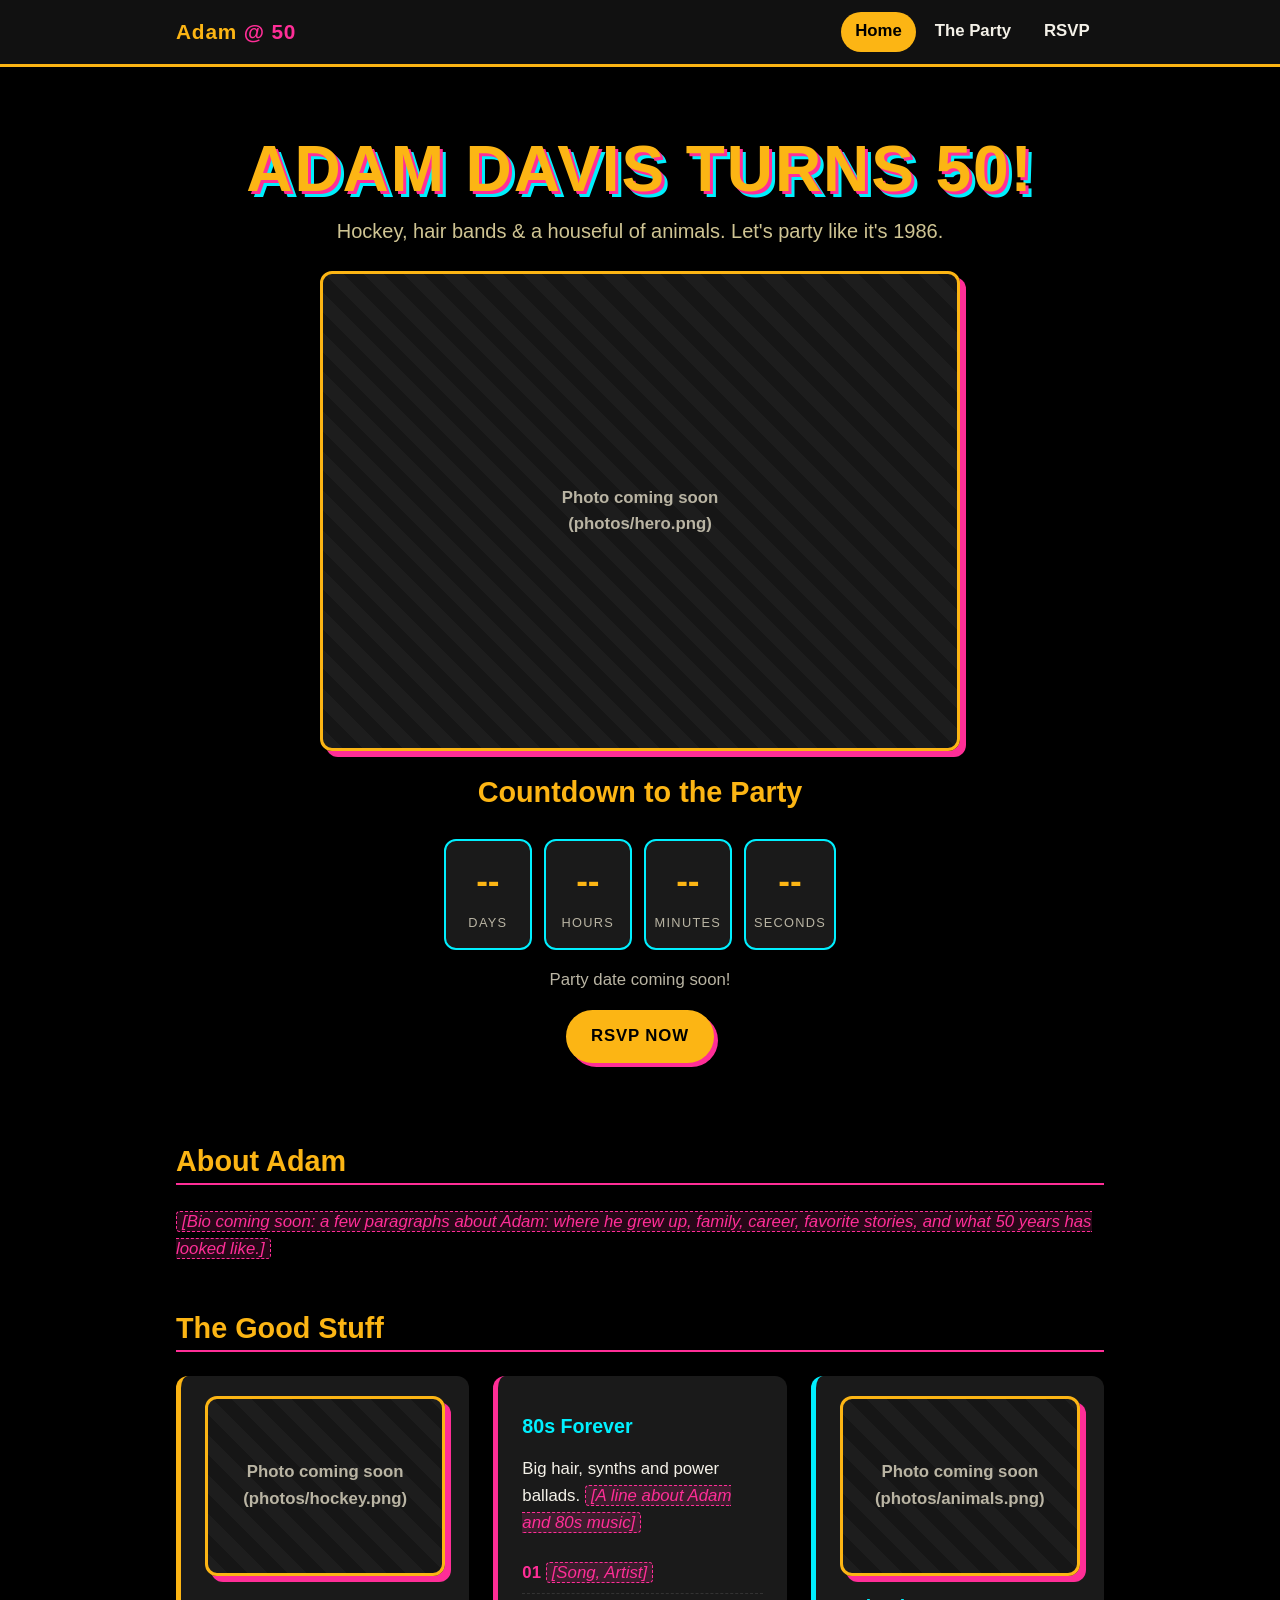
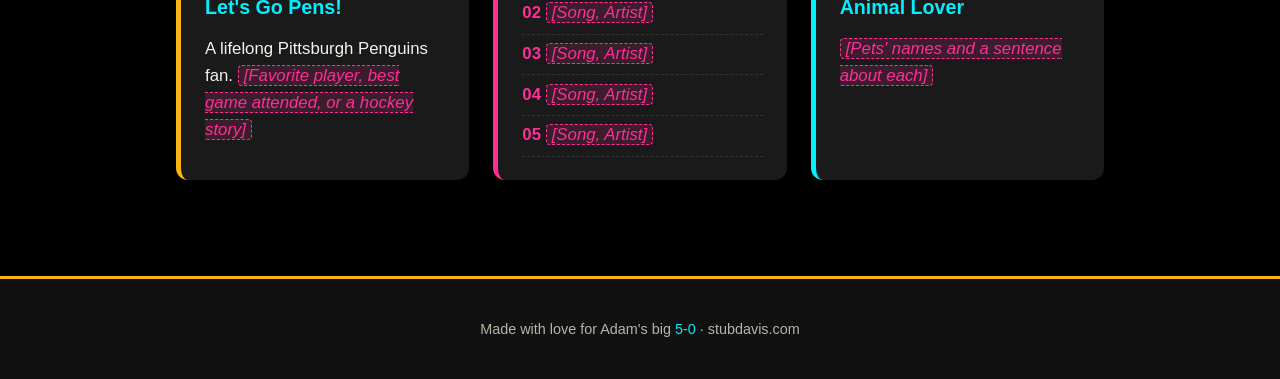
==== index.html @ c6d7de3f "Add files via upload" ====
<!DOCTYPE html>
<html lang="en">
<head>
  <meta charset="UTF-8">
  <meta name="viewport" content="width=device-width, initial-scale=1">
  <title>Adam Davis Turns 50!</title>
  <meta name="description" content="Celebrate Adam Davis's 50th birthday.">
  <link rel="stylesheet" href="style.css">
</head>
<body>
  <header class="site-header">
    <nav class="nav">
      <a class="logo" href="index.html">Adam <span>@ 50</span></a>
      <ul>
        <li><a class="navlink" href="index.html" aria-current="page">Home</a></li>
        <li><a class="navlink" href="party.html">The Party</a></li>
        <li><a class="navlink" href="rsvp.html">RSVP</a></li>
      </ul>
    </nav>
  </header>

  <main>
    <section class="hero">
      <h1>Adam Davis Turns 50!</h1>
      <p class="tagline">Hockey, hair bands &amp; a houseful of animals. Let's party like it's 1986.</p>

      <div class="photo hero-photo">
        <img src="photos/hero.png" alt="Adam Davis" onerror="this.parentElement.classList.add('missing')">
        <div class="photo-label">Photo coming soon<br>(photos/hero.png)</div>
      </div>

      <h2 style="border:0">Countdown to the Party</h2>
      <!-- TODO: set PARTY_DATE in the script at the bottom of this page -->
      <div class="countdown" id="countdown" aria-live="polite">
        <div class="unit"><span class="num" id="cd-days">--</span><span class="label">Days</span></div>
        <div class="unit"><span class="num" id="cd-hours">--</span><span class="label">Hours</span></div>
        <div class="unit"><span class="num" id="cd-mins">--</span><span class="label">Minutes</span></div>
        <div class="unit"><span class="num" id="cd-secs">--</span><span class="label">Seconds</span></div>
      </div>
      <p class="countdown-note" id="countdown-note">Party date coming soon!</p>

      <p><a class="btn" href="rsvp.html">RSVP Now</a></p>
    </section>

    <section id="bio">
      <h2>About Adam</h2>
      <!-- TODO: replace with the real bio -->
      <p><span class="placeholder">[Bio coming soon: a few paragraphs about Adam: where he grew up, family, career, favorite stories, and what 50 years has looked like.]</span></p>
    </section>

    <section id="interests">
      <h2>The Good Stuff</h2>
      <div class="grid">
        <div class="card gold">
          <div class="photo">
            <img src="photos/hockey.png" alt="Pittsburgh Penguins hockey" onerror="this.parentElement.classList.add('missing')">
            <div class="photo-label">Photo coming soon<br>(photos/hockey.png)</div>
          </div>
          <h3>Let's Go Pens!</h3>
          <p>A lifelong Pittsburgh Penguins fan. <span class="placeholder">[Favorite player, best game attended, or a hockey story]</span></p>
        </div>

        <div class="card">
          <h3>80s Forever</h3>
          <p>Big hair, synths and power ballads. <span class="placeholder">[A line about Adam and 80s music]</span></p>
          <!-- TODO: replace with the real playlist -->
          <ol class="playlist">
            <li><span class="placeholder">[Song, Artist]</span></li>
            <li><span class="placeholder">[Song, Artist]</span></li>
            <li><span class="placeholder">[Song, Artist]</span></li>
            <li><span class="placeholder">[Song, Artist]</span></li>
            <li><span class="placeholder">[Song, Artist]</span></li>
          </ol>
        </div>

        <div class="card cyan">
          <div class="photo">
            <img src="photos/animals.png" alt="Adam's animals" onerror="this.parentElement.classList.add('missing')">
            <div class="photo-label">Photo coming soon<br>(photos/animals.png)</div>
          </div>
          <h3>Animal Lover</h3>
          <p><span class="placeholder">[Pets' names and a sentence about each]</span></p>
        </div>
      </div>
    </section>
  </main>

  <footer class="site-footer">
    <p>Made with love for Adam's big <span class="neon">5-0</span> &middot; stubdavis.com</p>
  </footer>

  <script>
    // TODO: set the party date and time, e.g. "2027-03-14T19:00:00".
    // Leave as null until it's known.
    const PARTY_DATE = null;

    (function () {
      const note = document.getElementById('countdown-note');
      if (!PARTY_DATE) return;
      const target = new Date(PARTY_DATE).getTime();
      const el = id => document.getElementById(id);
      const pad = n => String(n).padStart(2, '0');

      function tick() {
        const diff = target - Date.now();
        if (diff <= 0) {
          ['cd-days', 'cd-hours', 'cd-mins', 'cd-secs'].forEach(id => el(id).textContent = '00');
          note.textContent = "It's party time!";
          clearInterval(timer);
          return;
        }
        el('cd-days').textContent = Math.floor(diff / 86400000);
        el('cd-hours').textContent = pad(Math.floor(diff / 3600000) % 24);
        el('cd-mins').textContent = pad(Math.floor(diff / 60000) % 60);
        el('cd-secs').textContent = pad(Math.floor(diff / 1000) % 60);
        note.textContent = new Date(PARTY_DATE).toLocaleString(undefined, {
          weekday: 'long', month: 'long', day: 'numeric', year: 'numeric',
          hour: 'numeric', minute: '2-digit'
        });
      }
      const timer = setInterval(tick, 1000);
      tick();
    })();
  </script>
</body>
</html>
---- style.css ----
/* Stubs Davis 50th — single stylesheet
   Penguins black + Vegas gold, with 80s neon pink and cyan accents */

:root {
  --black: #000000;
  --ink: #111111;
  --panel: #1a1a1a;
  --gold: #FCB514;
  --vegas: #CFC493;
  --pink: #FF2E97;
  --cyan: #00F0FF;
  --text: #f4f1e8;
  --muted: #b9b4a3;
  --radius: 12px;
  --max: 960px;
}

* { box-sizing: border-box; }

html { scroll-behavior: smooth; }

body {
  margin: 0;
  background: var(--black);
  color: var(--text);
  font-family: "Helvetica Neue", Arial, sans-serif;
  font-size: 1.05rem;
  line-height: 1.6;
}

a { color: var(--cyan); }
a:hover { color: var(--pink); }

img { max-width: 100%; display: block; }

/* ---------- Header / nav ---------- */
.site-header {
  background: var(--ink);
  border-bottom: 3px solid var(--gold);
  position: sticky;
  top: 0;
  z-index: 10;
}

.nav {
  max-width: var(--max);
  margin: 0 auto;
  padding: 0.75rem 1rem;
  display: flex;
  flex-wrap: wrap;
  align-items: center;
  justify-content: space-between;
  gap: 0.75rem;
}

.logo {
  font-weight: 900;
  font-size: 1.3rem;
  letter-spacing: 0.04em;
  color: var(--gold);
  text-decoration: none;
}
.logo span { color: var(--pink); }

.nav ul {
  list-style: none;
  margin: 0;
  padding: 0;
  display: flex;
  flex-wrap: wrap;
  gap: 0.25rem;
}

.nav a.navlink {
  display: inline-block;
  padding: 0.4rem 0.9rem;
  border-radius: 999px;
  color: var(--text);
  text-decoration: none;
  font-weight: 600;
}
.nav a.navlink:hover { color: var(--black); background: var(--cyan); }
.nav a.navlink[aria-current="page"] { color: var(--black); background: var(--gold); }

/* ---------- Layout ---------- */
main {
  max-width: var(--max);
  margin: 0 auto;
  padding: 2rem 1rem 3rem;
}

section { margin-bottom: 3rem; }

h1, h2, h3 { line-height: 1.2; }

h1 {
  font-size: clamp(2.2rem, 7vw, 4rem);
  margin: 0 0 0.5rem;
  color: var(--gold);
  text-transform: uppercase;
  letter-spacing: 0.03em;
  text-shadow: 3px 3px 0 var(--pink), 6px 6px 0 var(--cyan);
}

h2 {
  font-size: 1.8rem;
  color: var(--gold);
  border-bottom: 2px solid var(--pink);
  padding-bottom: 0.3rem;
  margin-top: 0;
}

h3 { color: var(--cyan); margin-bottom: 0.4rem; }

/* ---------- Hero ---------- */
.hero {
  text-align: center;
  padding: 2rem 0 1rem;
}

.hero .tagline {
  font-size: 1.25rem;
  color: var(--vegas);
  margin: 0 0 1.5rem;
}

.hero-photo {
  margin: 0 auto 1.5rem;
  max-width: 640px;
}

/* ---------- Photos with placeholder fallback ---------- */
.photo {
  position: relative;
  aspect-ratio: 4 / 3;
  border-radius: var(--radius);
  overflow: hidden;
  border: 3px solid var(--gold);
  background:
    repeating-linear-gradient(45deg, #1d1d1d 0 14px, #161616 14px 28px);
  box-shadow: 6px 6px 0 var(--pink);
}
.photo img {
  width: 100%;
  height: 100%;
  object-fit: cover;
}
.photo .photo-label {
  position: absolute;
  inset: 0;
  display: flex;
  align-items: center;
  justify-content: center;
  text-align: center;
  padding: 1rem;
  color: var(--muted);
  font-weight: 600;
}
.photo.missing img { display: none; }
.photo:not(.missing) .photo-label { display: none; }

/* ---------- Countdown ---------- */
.countdown {
  display: flex;
  flex-wrap: wrap;
  justify-content: center;
  gap: 0.75rem;
  margin: 1rem 0;
}
.countdown .unit {
  background: var(--panel);
  border: 2px solid var(--cyan);
  border-radius: var(--radius);
  min-width: 5.5rem;
  padding: 0.75rem 0.5rem;
  text-align: center;
}
.countdown .num {
  display: block;
  font-size: 2.2rem;
  font-weight: 900;
  color: var(--gold);
  font-variant-numeric: tabular-nums;
}
.countdown .label {
  font-size: 0.8rem;
  text-transform: uppercase;
  letter-spacing: 0.1em;
  color: var(--muted);
}
.countdown-note { text-align: center; color: var(--muted); }

/* ---------- Buttons ---------- */
.btn {
  display: inline-block;
  padding: 0.8rem 1.6rem;
  border-radius: 999px;
  background: var(--gold);
  color: var(--black);
  font-weight: 800;
  text-decoration: none;
  text-transform: uppercase;
  letter-spacing: 0.05em;
  box-shadow: 4px 4px 0 var(--pink);
}
.btn:hover { background: var(--cyan); color: var(--black); }

/* ---------- Cards / grids ---------- */
.grid {
  display: grid;
  grid-template-columns: repeat(auto-fit, minmax(240px, 1fr));
  gap: 1.5rem;
}

.card {
  background: var(--panel);
  border-radius: var(--radius);
  border-left: 5px solid var(--pink);
  padding: 1.25rem 1.5rem;
}
.card.cyan { border-left-color: var(--cyan); }
.card.gold { border-left-color: var(--gold); }

.details {
  display: grid;
  grid-template-columns: max-content 1fr;
  gap: 0.5rem 1.25rem;
  margin: 0;
}
.details dt { font-weight: 800; color: var(--gold); }
.details dd { margin: 0; }

@media (max-width: 480px) {
  .details { grid-template-columns: 1fr; }
  .details dd { margin-bottom: 0.5rem; }
}

.playlist {
  counter-reset: track;
  list-style: none;
  padding: 0;
  margin: 0;
}
.playlist li {
  counter-increment: track;
  padding: 0.4rem 0;
  border-bottom: 1px dashed #333;
}
.playlist li::before {
  content: counter(track, decimal-leading-zero) "  ";
  color: var(--pink);
  font-weight: 800;
}

/* ---------- Placeholder marker ---------- */
.placeholder {
  background: rgba(255, 46, 151, 0.15);
  border: 1px dashed var(--pink);
  border-radius: 4px;
  padding: 0 0.3em;
  color: var(--pink);
  font-style: italic;
}

/* ---------- RSVP form ---------- */
.form-wrap {
  background: #fff;
  border-radius: var(--radius);
  border: 4px solid var(--gold);
  overflow: hidden;
}
.form-wrap iframe {
  width: 100%;
  height: 1100px;
  border: 0;
  display: block;
}

/* ---------- Footer ---------- */
.site-footer {
  border-top: 3px solid var(--gold);
  background: var(--ink);
  text-align: center;
  padding: 1.5rem 1rem;
  color: var(--muted);
  font-size: 0.9rem;
}
.site-footer .neon { color: var(--cyan); }
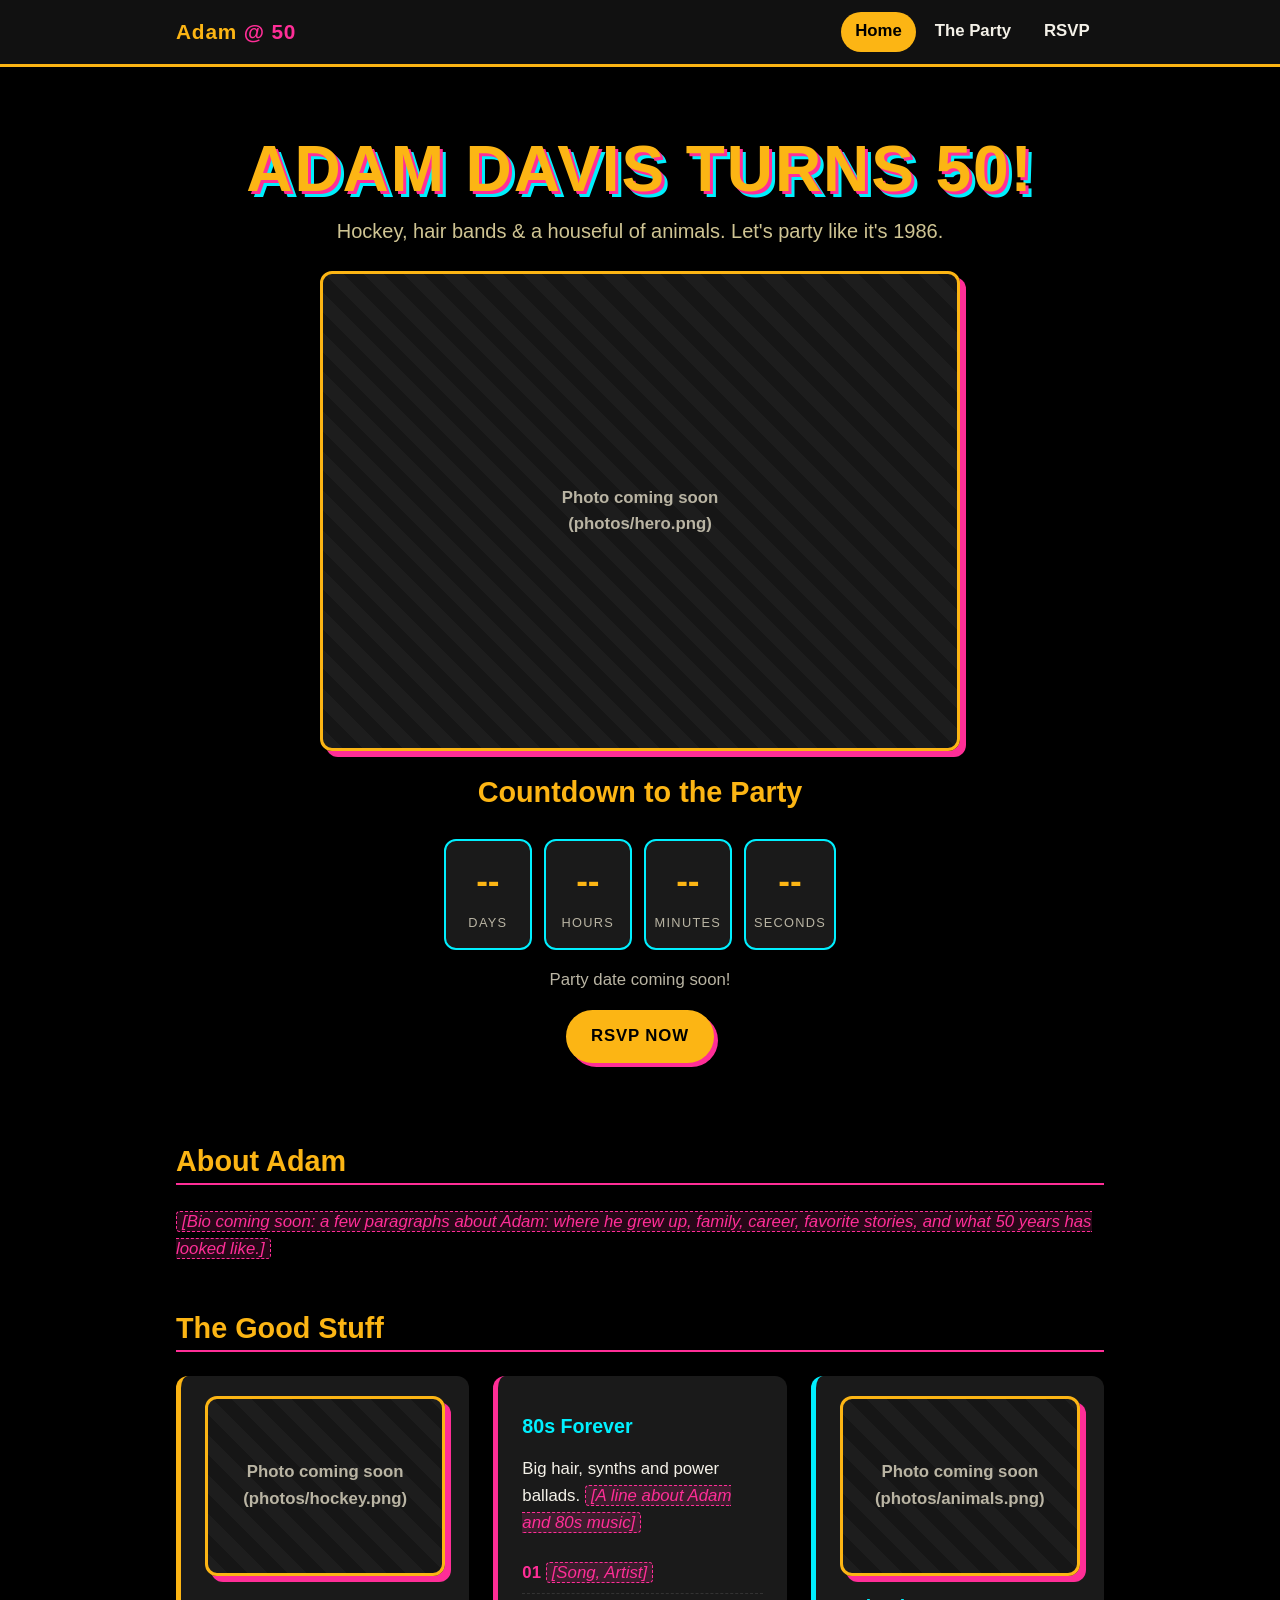
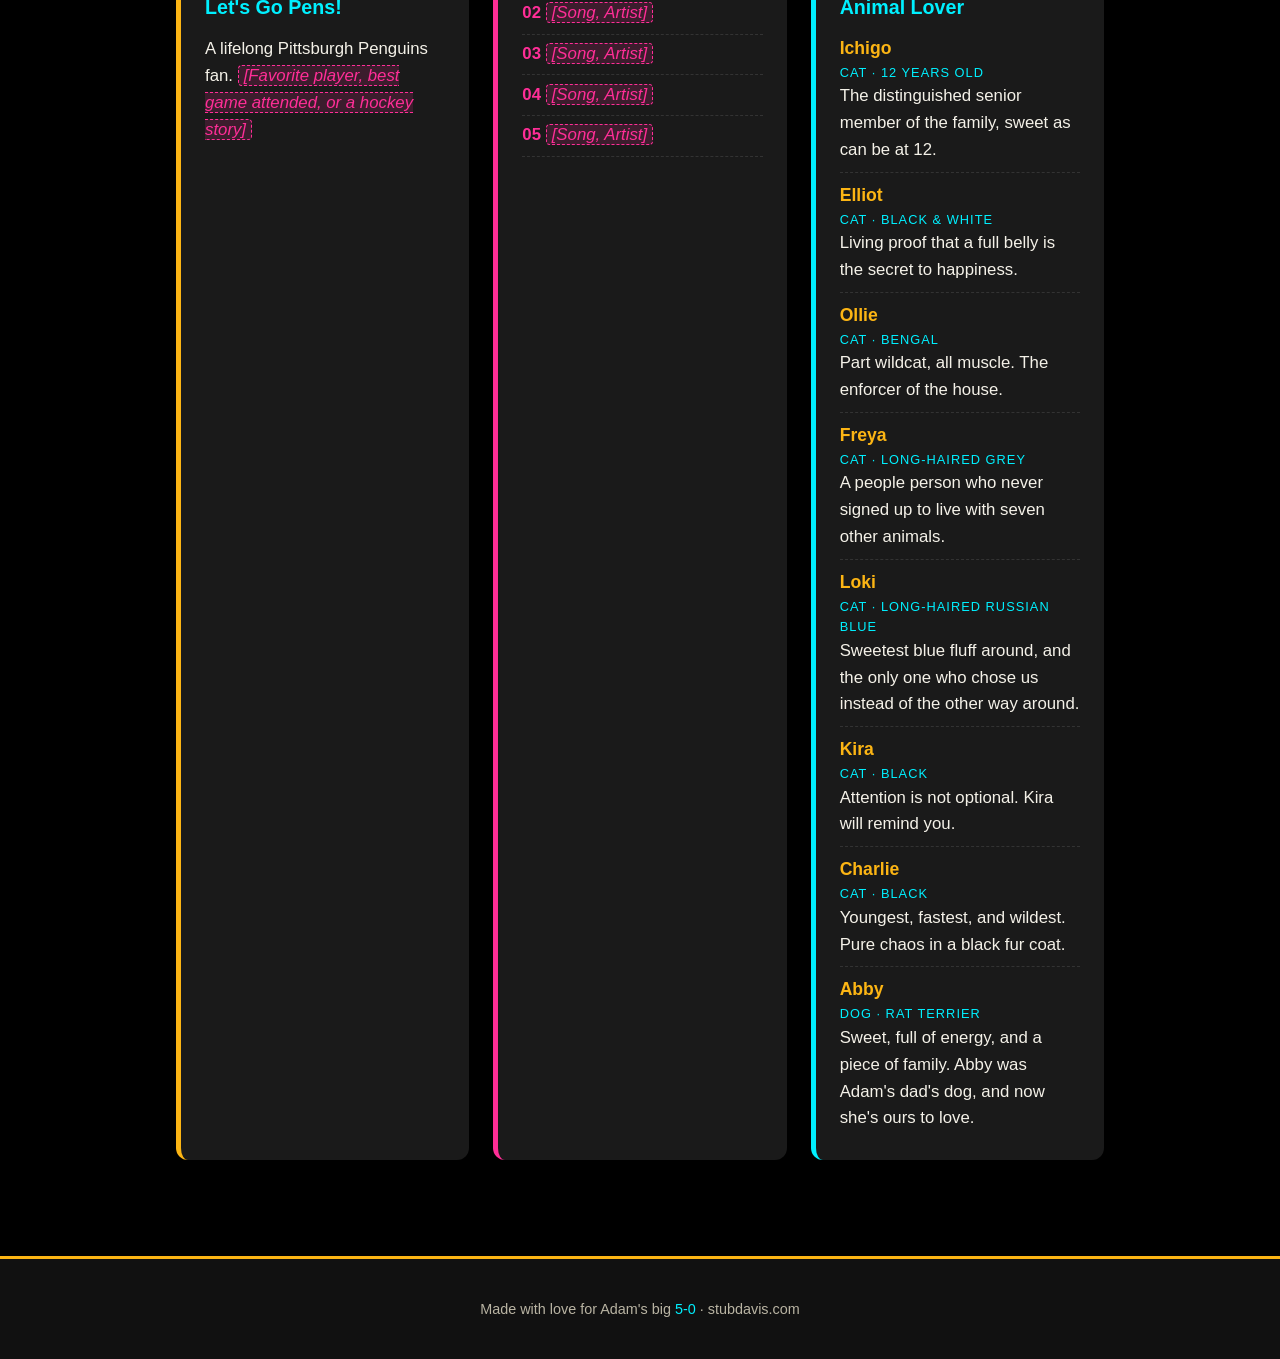
==== commit 54ee0f80: "Add files via upload" ====
--- a/index.html
+++ b/index.html
@@ -75,11 +75,28 @@
 
         <div class="card cyan">
           <div class="photo">
-            <img src="photos/animals.png" alt="Adam's animals" onerror="this.parentElement.classList.add('missing')">
+            <img src="photos/animals.png" alt="Our animals" onerror="this.parentElement.classList.add('missing')">
             <div class="photo-label">Photo coming soon<br>(photos/animals.png)</div>
           </div>
           <h3>Animal Lover</h3>
-          <p><span class="placeholder">[Pets' names and a sentence about each]</span></p>
+          <ul class="pets">
+            <li><strong>Ichigo</strong> <span class="pet-kind">Cat &middot; 12 years old</span>
+              The distinguished senior member of the family, sweet as can be at 12.</li>
+            <li><strong>Elliot</strong> <span class="pet-kind">Cat &middot; Black &amp; white</span>
+              Living proof that a full belly is the secret to happiness.</li>
+            <li><strong>Ollie</strong> <span class="pet-kind">Cat &middot; Bengal</span>
+              Part wildcat, all muscle. The enforcer of the house.</li>
+            <li><strong>Freya</strong> <span class="pet-kind">Cat &middot; Long-haired grey</span>
+              A people person who never signed up to live with seven other animals.</li>
+            <li><strong>Loki</strong> <span class="pet-kind">Cat &middot; Long-haired Russian Blue</span>
+              Sweetest blue fluff around, and the only one who chose us instead of the other way around.</li>
+            <li><strong>Kira</strong> <span class="pet-kind">Cat &middot; Black</span>
+              Attention is not optional. Kira will remind you.</li>
+            <li><strong>Charlie</strong> <span class="pet-kind">Cat &middot; Black</span>
+              Youngest, fastest, and wildest. Pure chaos in a black fur coat.</li>
+            <li><strong>Abby</strong> <span class="pet-kind">Dog &middot; Rat terrier</span>
+              Sweet, full of energy, and a piece of family. Abby was Adam's dad's dog, and now she's ours to love.</li>
+          </ul>
         </div>
       </div>
     </section>
--- a/style.css
+++ b/style.css
@@ -276,6 +276,29 @@
   display: block;
 }
 
+/* ---------- Pets ---------- */
+.pets {
+  list-style: none;
+  padding: 0;
+  margin: 0;
+}
+.pets li {
+  padding: 0.5rem 0;
+  border-bottom: 1px dashed #333;
+}
+.pets li:last-child { border-bottom: 0; }
+.pets strong {
+  color: var(--gold);
+  font-size: 1.1rem;
+}
+.pet-kind {
+  display: block;
+  font-size: 0.8rem;
+  text-transform: uppercase;
+  letter-spacing: 0.08em;
+  color: var(--cyan);
+}
+
 /* ---------- Footer ---------- */
 .site-footer {
   border-top: 3px solid var(--gold);
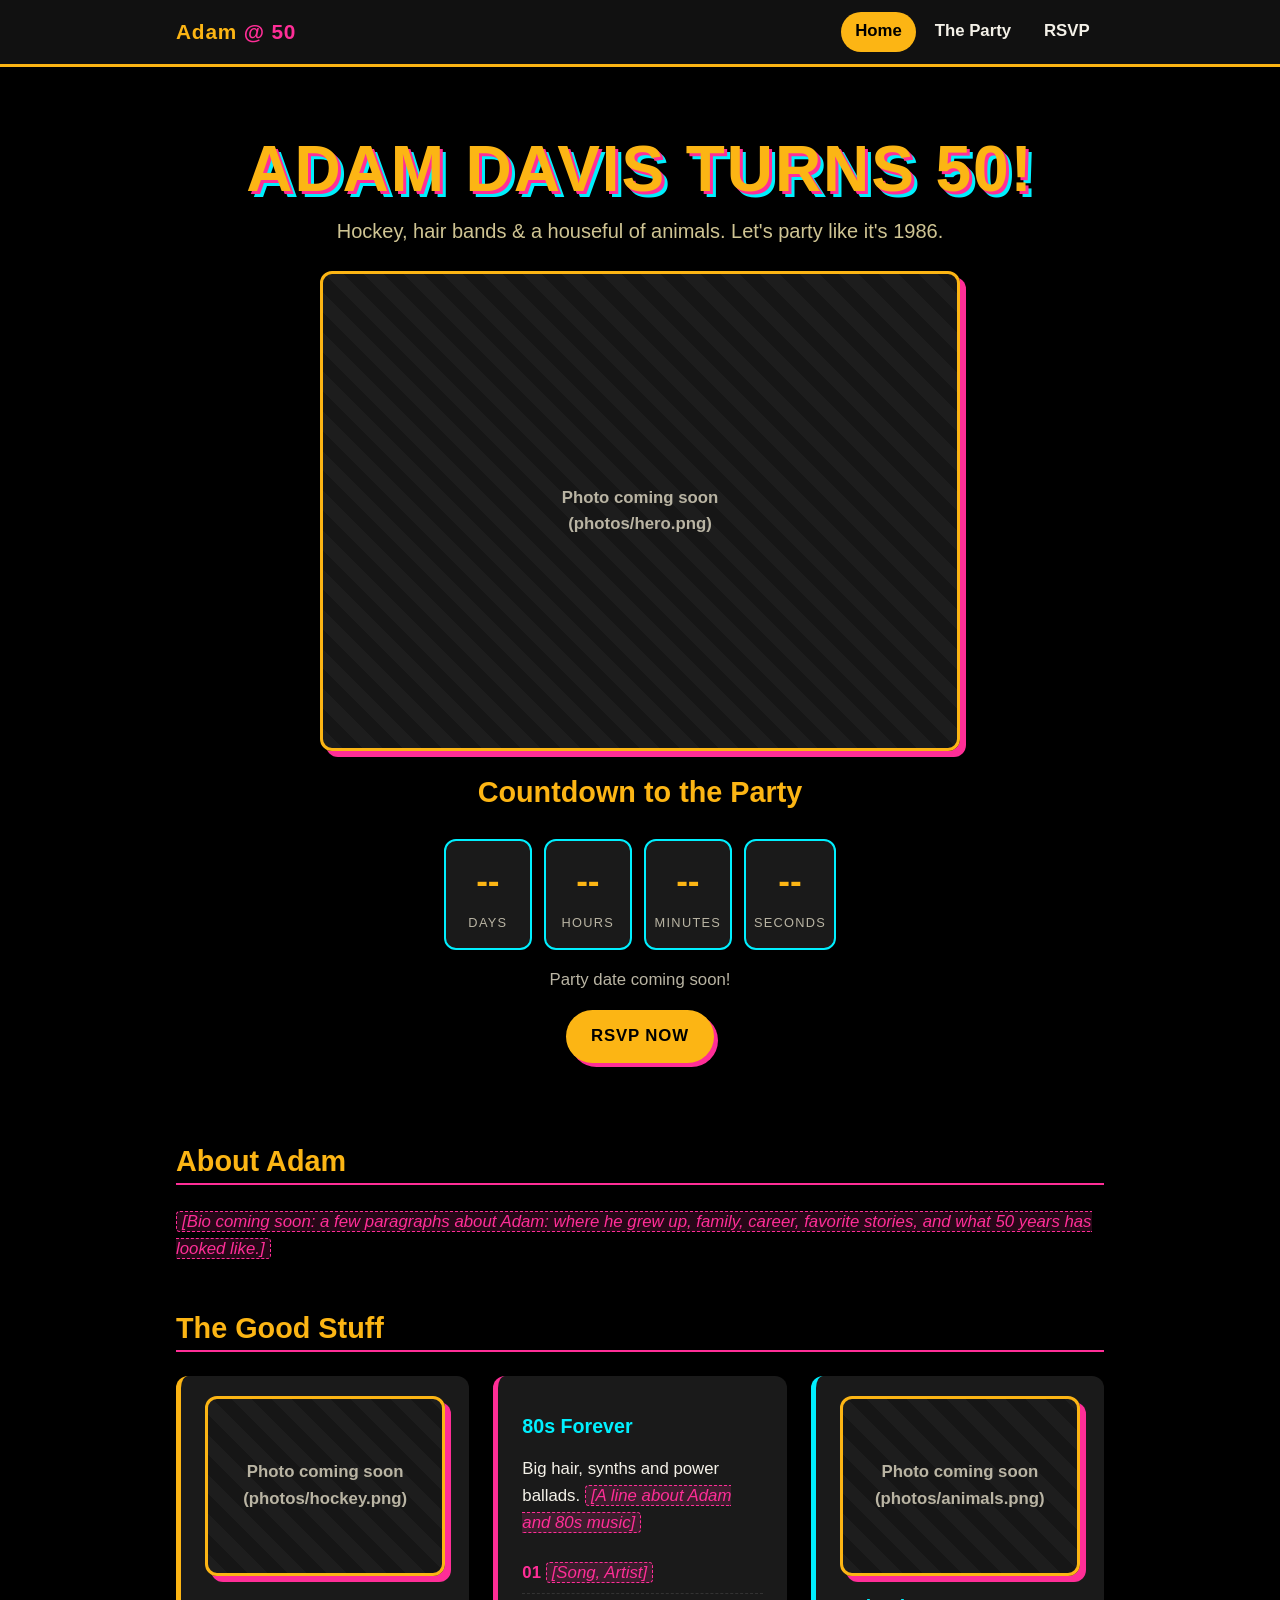
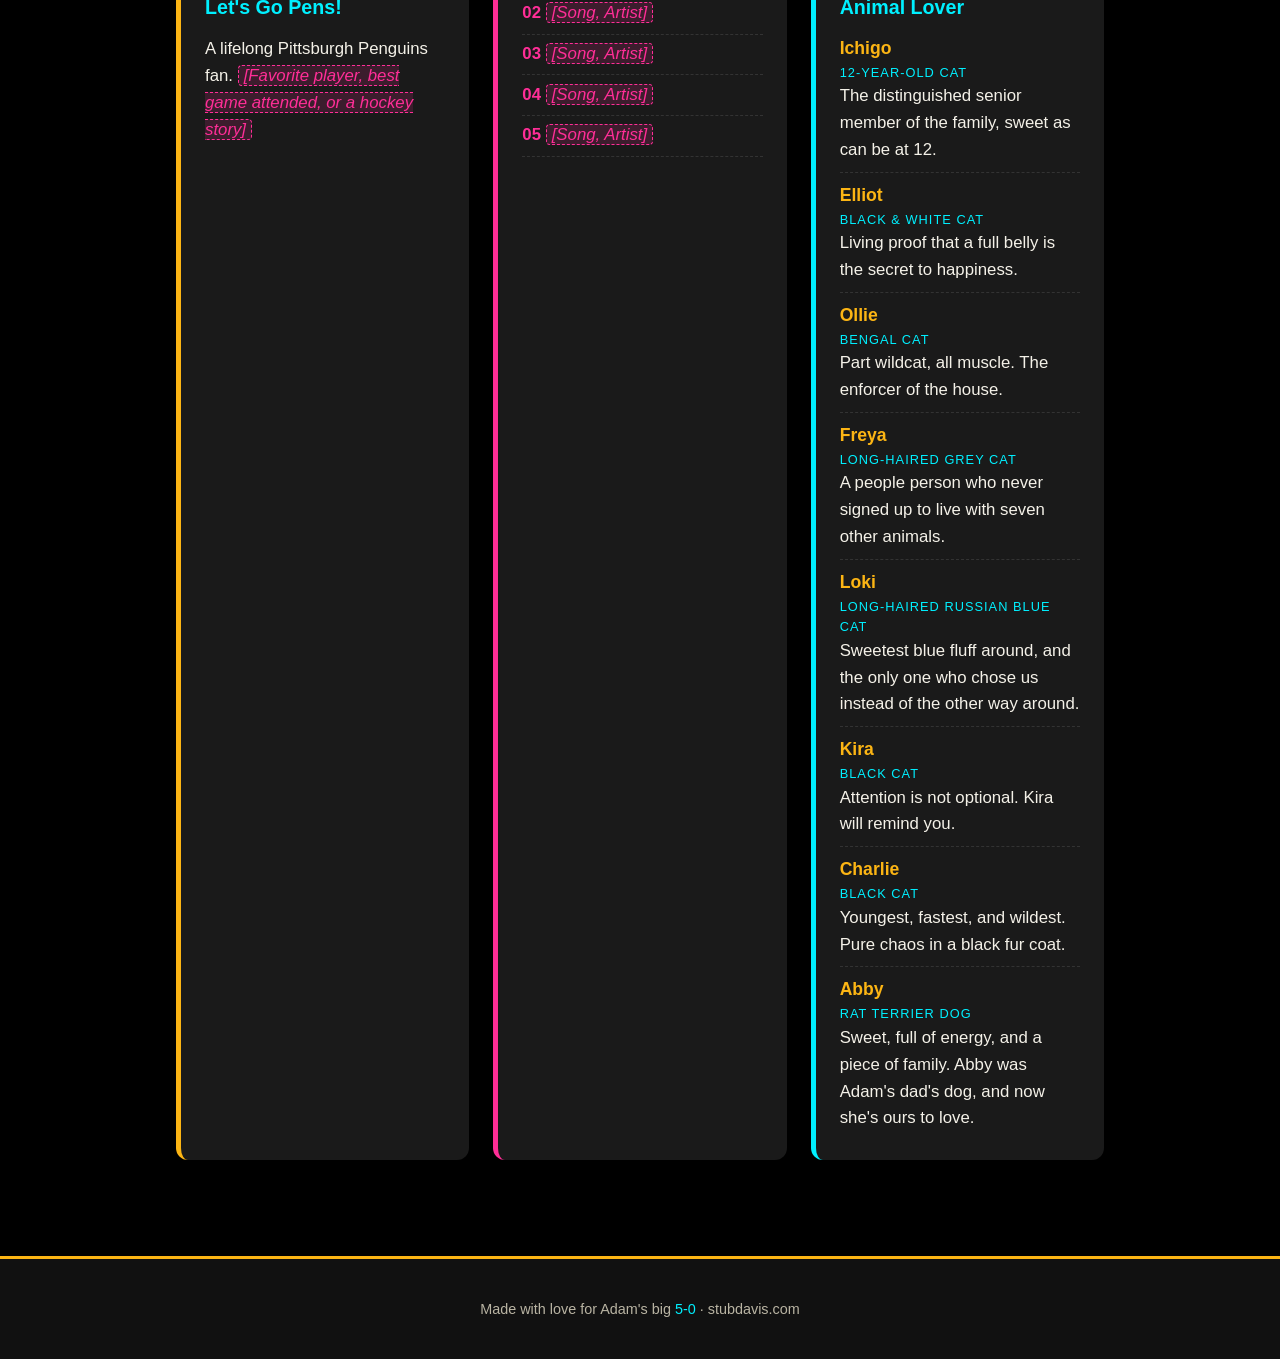
==== commit 6b40b143: "Add files via upload" ====
--- a/index.html
+++ b/index.html
@@ -80,21 +80,21 @@
           </div>
           <h3>Animal Lover</h3>
           <ul class="pets">
-            <li><strong>Ichigo</strong> <span class="pet-kind">Cat &middot; 12 years old</span>
+            <li><strong>Ichigo</strong> <span class="pet-kind">12-year-old cat</span>
               The distinguished senior member of the family, sweet as can be at 12.</li>
-            <li><strong>Elliot</strong> <span class="pet-kind">Cat &middot; Black &amp; white</span>
+            <li><strong>Elliot</strong> <span class="pet-kind">Black &amp; white cat</span>
               Living proof that a full belly is the secret to happiness.</li>
-            <li><strong>Ollie</strong> <span class="pet-kind">Cat &middot; Bengal</span>
+            <li><strong>Ollie</strong> <span class="pet-kind">Bengal cat</span>
               Part wildcat, all muscle. The enforcer of the house.</li>
-            <li><strong>Freya</strong> <span class="pet-kind">Cat &middot; Long-haired grey</span>
+            <li><strong>Freya</strong> <span class="pet-kind">Long-haired grey cat</span>
               A people person who never signed up to live with seven other animals.</li>
-            <li><strong>Loki</strong> <span class="pet-kind">Cat &middot; Long-haired Russian Blue</span>
+            <li><strong>Loki</strong> <span class="pet-kind">Long-haired Russian Blue cat</span>
               Sweetest blue fluff around, and the only one who chose us instead of the other way around.</li>
-            <li><strong>Kira</strong> <span class="pet-kind">Cat &middot; Black</span>
+            <li><strong>Kira</strong> <span class="pet-kind">Black cat</span>
               Attention is not optional. Kira will remind you.</li>
-            <li><strong>Charlie</strong> <span class="pet-kind">Cat &middot; Black</span>
+            <li><strong>Charlie</strong> <span class="pet-kind">Black cat</span>
               Youngest, fastest, and wildest. Pure chaos in a black fur coat.</li>
-            <li><strong>Abby</strong> <span class="pet-kind">Dog &middot; Rat terrier</span>
+            <li><strong>Abby</strong> <span class="pet-kind">Rat terrier dog</span>
               Sweet, full of energy, and a piece of family. Abby was Adam's dad's dog, and now she's ours to love.</li>
           </ul>
         </div>
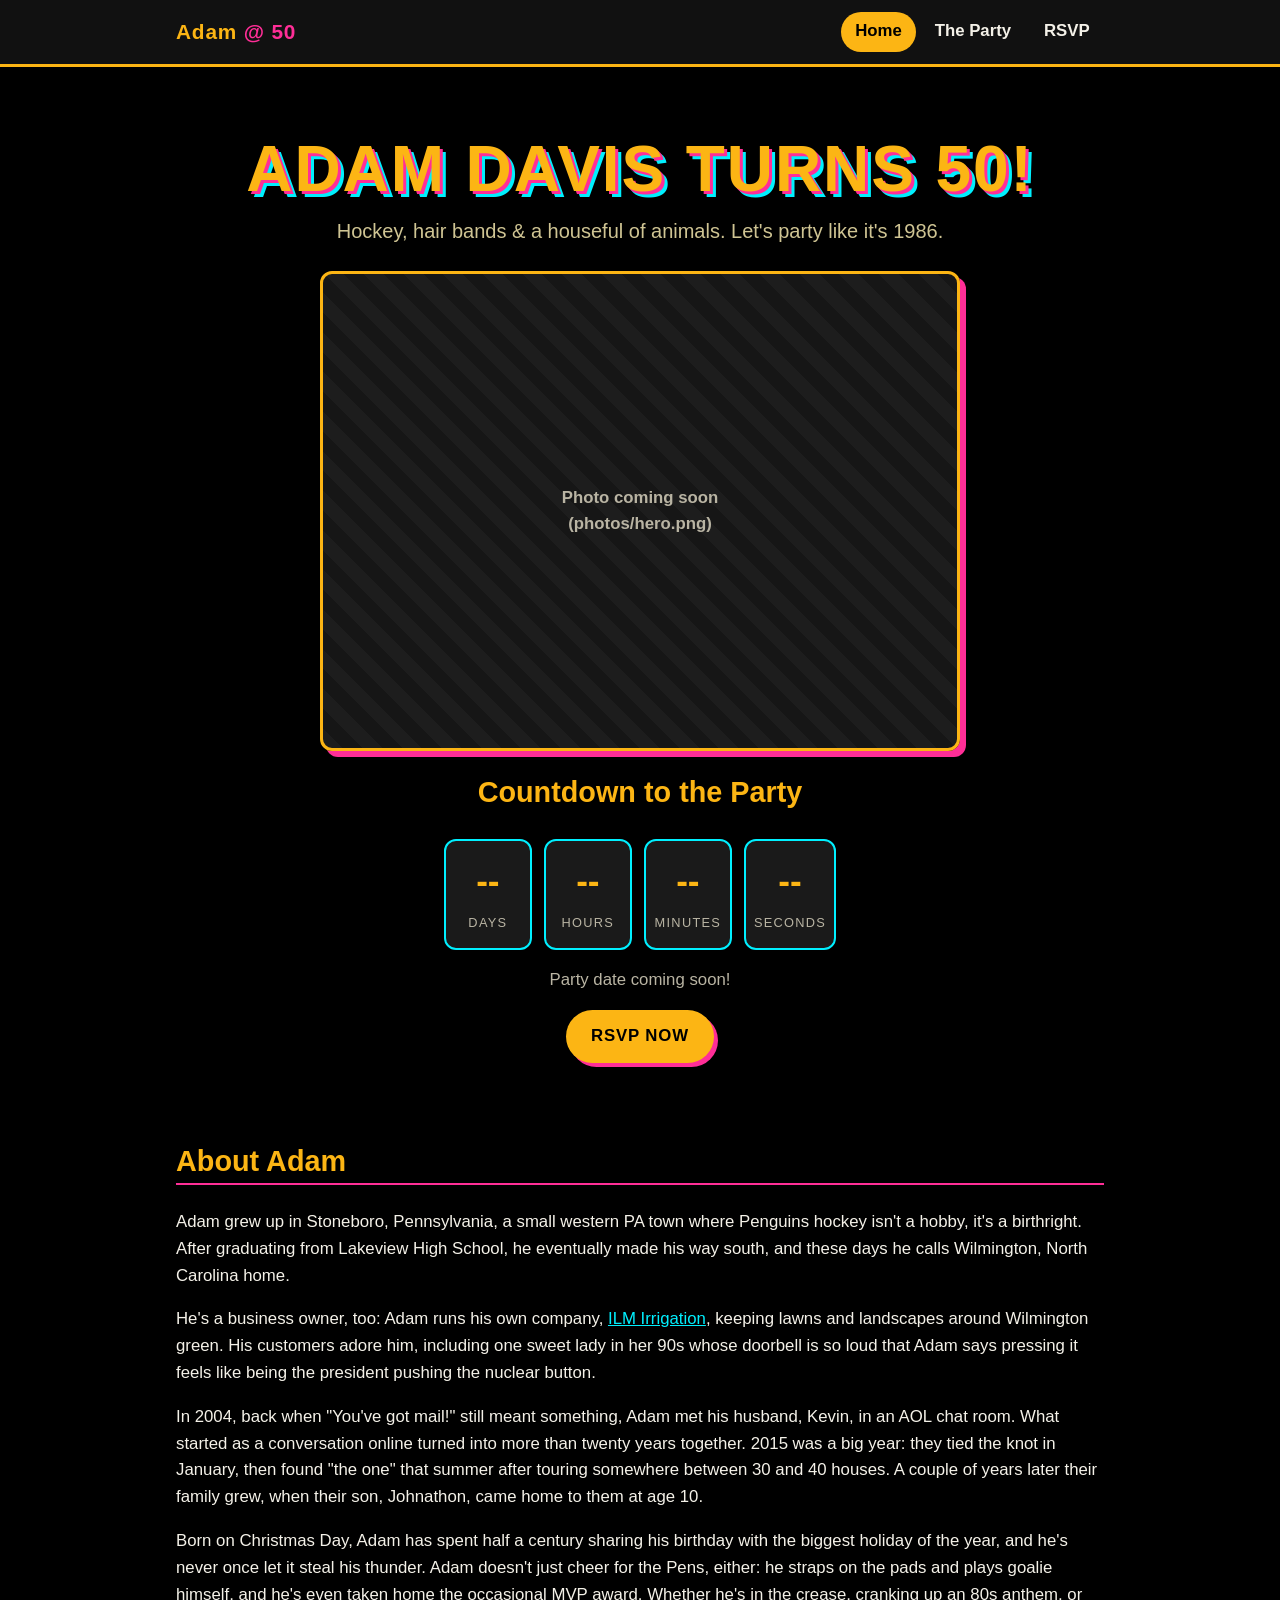
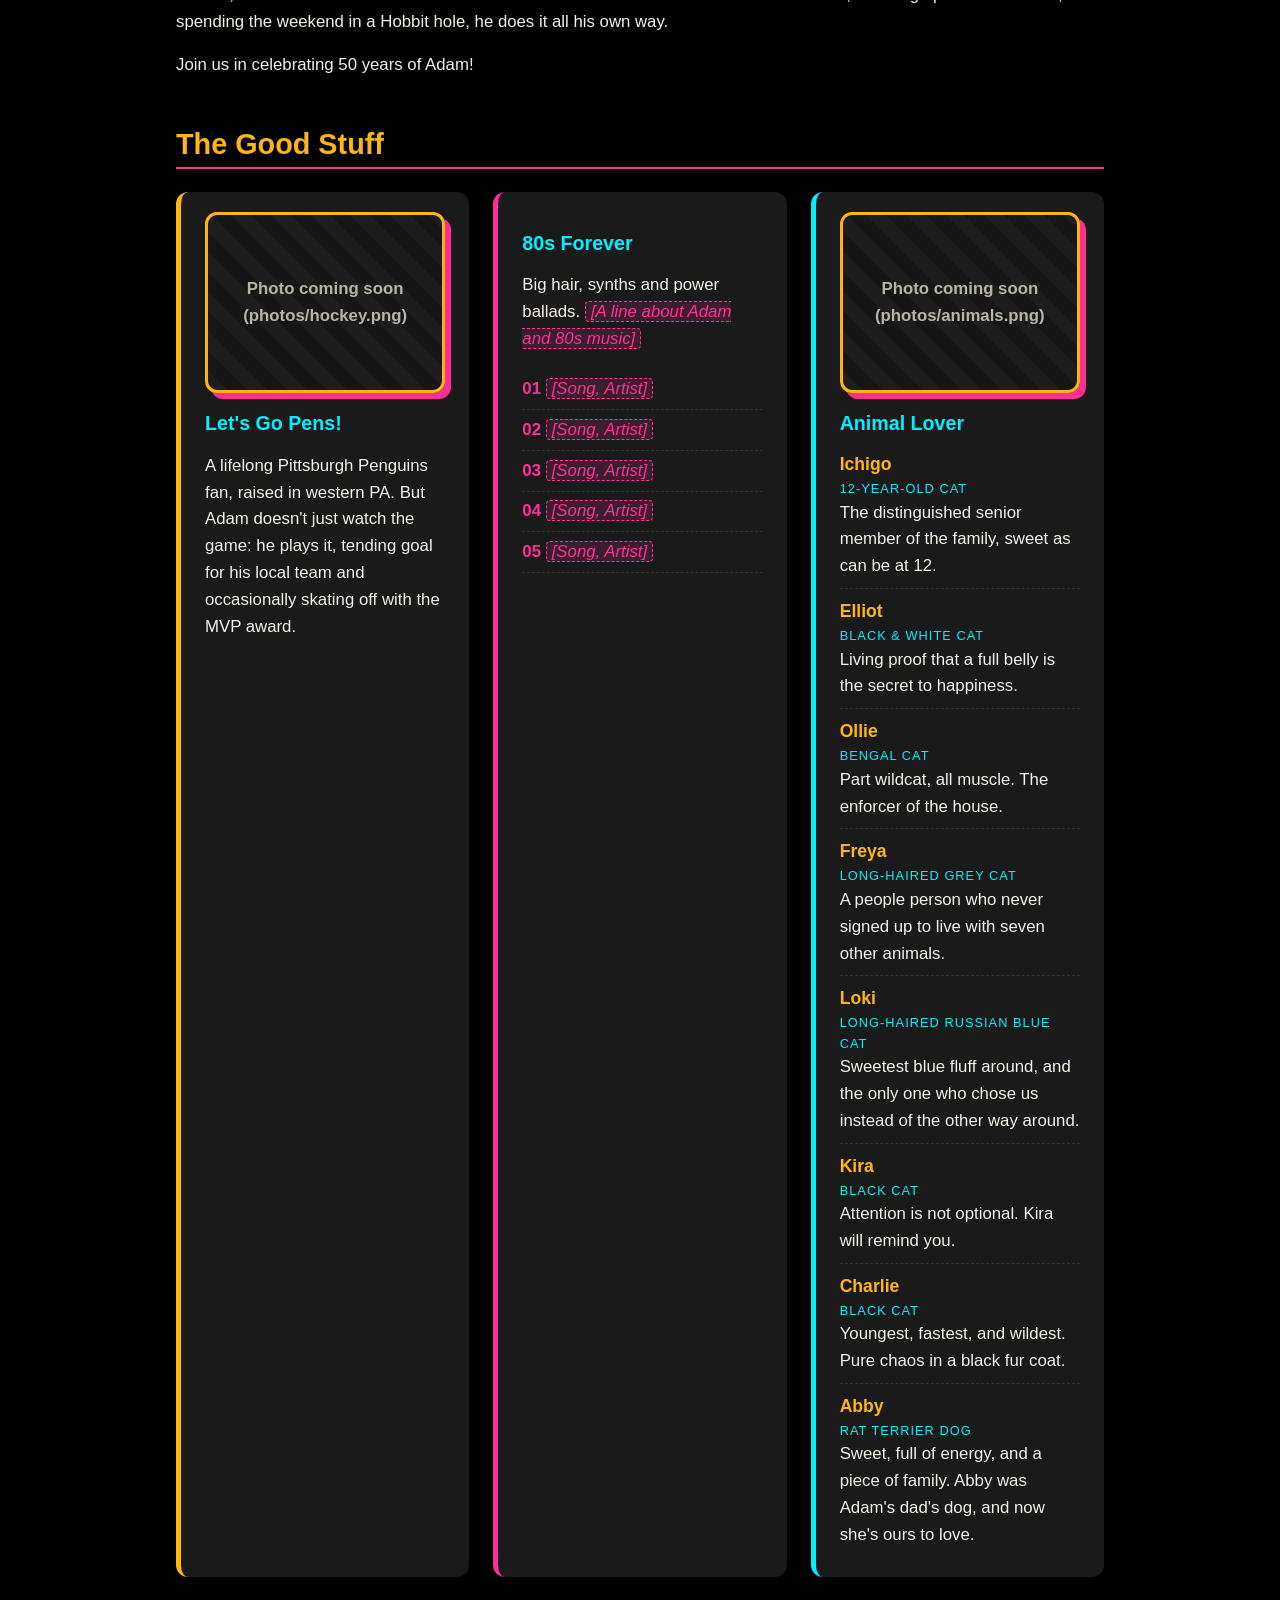
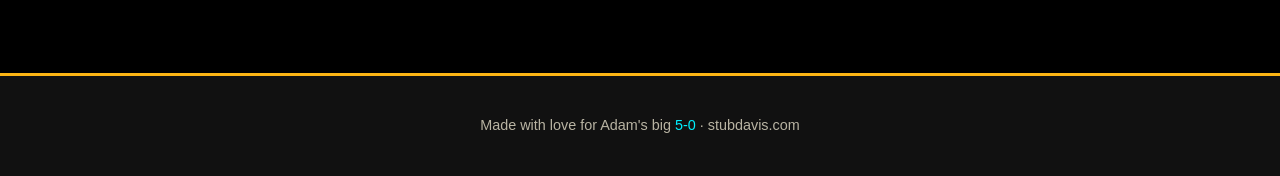
==== commit 526367e8: "Add files via upload" ====
--- a/index.html
+++ b/index.html
@@ -44,8 +44,11 @@
 
     <section id="bio">
       <h2>About Adam</h2>
-      <!-- TODO: replace with the real bio -->
-      <p><span class="placeholder">[Bio coming soon: a few paragraphs about Adam: where he grew up, family, career, favorite stories, and what 50 years has looked like.]</span></p>
+      <p>Adam grew up in Stoneboro, Pennsylvania, a small western PA town where Penguins hockey isn't a hobby, it's a birthright. After graduating from Lakeview High School, he eventually made his way south, and these days he calls Wilmington, North Carolina home.</p>
+      <p>He's a business owner, too: Adam runs his own company, <a href="https://ilmirrigation.com" target="_blank" rel="noopener">ILM Irrigation</a>, keeping lawns and landscapes around Wilmington green. His customers adore him, including one sweet lady in her 90s whose doorbell is so loud that Adam says pressing it feels like being the president pushing the nuclear button.</p>
+      <p>In 2004, back when "You've got mail!" still meant something, Adam met his husband, Kevin, in an AOL chat room. What started as a conversation online turned into more than twenty years together. 2015 was a big year: they tied the knot in January, then found "the one" that summer after touring somewhere between 30 and 40 houses. A couple of years later their family grew, when their son, Johnathon, came home to them at age 10.</p>
+      <p>Born on Christmas Day, Adam has spent half a century sharing his birthday with the biggest holiday of the year, and he's never once let it steal his thunder. Adam doesn't just cheer for the Pens, either: he straps on the pads and plays goalie himself, and he's even taken home the occasional MVP award. Whether he's in the crease, cranking up an 80s anthem, or spending the weekend in a Hobbit hole, he does it all his own way.</p>
+      <p>Join us in celebrating 50 years of Adam!</p>
     </section>
 
     <section id="interests">
@@ -57,7 +60,7 @@
             <div class="photo-label">Photo coming soon<br>(photos/hockey.png)</div>
           </div>
           <h3>Let's Go Pens!</h3>
-          <p>A lifelong Pittsburgh Penguins fan. <span class="placeholder">[Favorite player, best game attended, or a hockey story]</span></p>
+          <p>A lifelong Pittsburgh Penguins fan, raised in western PA. But Adam doesn't just watch the game: he plays it, tending goal for his local team and occasionally skating off with the MVP award.</p>
         </div>
 
         <div class="card">
--- a/style.css
+++ b/style.css
@@ -263,17 +263,113 @@
 }
 
 /* ---------- RSVP form ---------- */
-.form-wrap {
-  background: #fff;
+.rsvp-form,
+.rsvp-thanks {
+  max-width: 560px;
+  margin: 0 auto;
+  background: var(--panel);
+  border: 3px solid var(--gold);
   border-radius: var(--radius);
-  border: 4px solid var(--gold);
-  overflow: hidden;
-}
-.form-wrap iframe {
+  box-shadow: 6px 6px 0 var(--pink);
+  padding: 1.75rem 1.5rem;
+}
+
+.rsvp-form .field {
+  margin: 0 0 1.5rem;
+  padding: 0;
+  border: 0;
+  min-width: 0;
+}
+
+.rsvp-form label,
+.rsvp-form legend {
+  display: block;
+  font-weight: 800;
+  color: var(--gold);
+  margin-bottom: 0.5rem;
+  padding: 0;
+}
+
+.rsvp-form input[type="text"],
+.rsvp-form input[type="number"] {
   width: 100%;
-  height: 1100px;
+  font: inherit;
+  color: var(--text);
+  background: var(--black);
+  border: 2px solid #444;
+  border-radius: 8px;
+  padding: 0.7rem 0.9rem;
+}
+.rsvp-form input[type="number"] { max-width: 8rem; }
+
+.rsvp-form input[type="text"]:focus,
+.rsvp-form input[type="number"]:focus {
+  outline: none;
+  border-color: var(--cyan);
+  box-shadow: 0 0 0 3px rgba(0, 240, 255, 0.25);
+}
+
+.choices {
+  display: flex;
+  flex-wrap: wrap;
+  gap: 0.75rem;
+}
+
+.rsvp-form .choice {
+  flex: 1 1 180px;
+  display: flex;
+  align-items: center;
+  gap: 0.6rem;
+  margin: 0;
+  padding: 0.75rem 1rem;
+  border: 2px solid #444;
+  border-radius: 8px;
+  background: var(--black);
+  color: var(--text);
+  font-weight: 600;
+  cursor: pointer;
+}
+.rsvp-form .choice:hover { border-color: var(--cyan); }
+.rsvp-form .choice input {
+  accent-color: var(--pink);
+  width: 1.2rem;
+  height: 1.2rem;
+  margin: 0;
+}
+.rsvp-form .choice:has(input:checked) {
+  border-color: var(--pink);
+  background: rgba(255, 46, 151, 0.12);
+}
+.rsvp-form .choice:has(input:focus-visible) {
+  outline: 3px solid var(--cyan);
+  outline-offset: 2px;
+}
+
+.field-error {
+  color: var(--pink);
+  font-weight: 600;
+  font-size: 0.9rem;
+  margin: 0.4rem 0 0;
+}
+
+.rsvp-form .btn {
   border: 0;
-  display: block;
+  cursor: pointer;
+  font: inherit;
+  font-weight: 800;
+  width: 100%;
+}
+.rsvp-form .btn:disabled { opacity: 0.6; cursor: wait; }
+
+.rsvp-thanks { text-align: center; }
+.rsvp-thanks h2 { border: 0; }
+.rsvp-thanks:focus { outline: none; }
+
+.form-fallback {
+  text-align: center;
+  color: var(--muted);
+  margin-top: 1.5rem;
+  font-size: 0.9rem;
 }
 
 /* ---------- Pets ---------- */
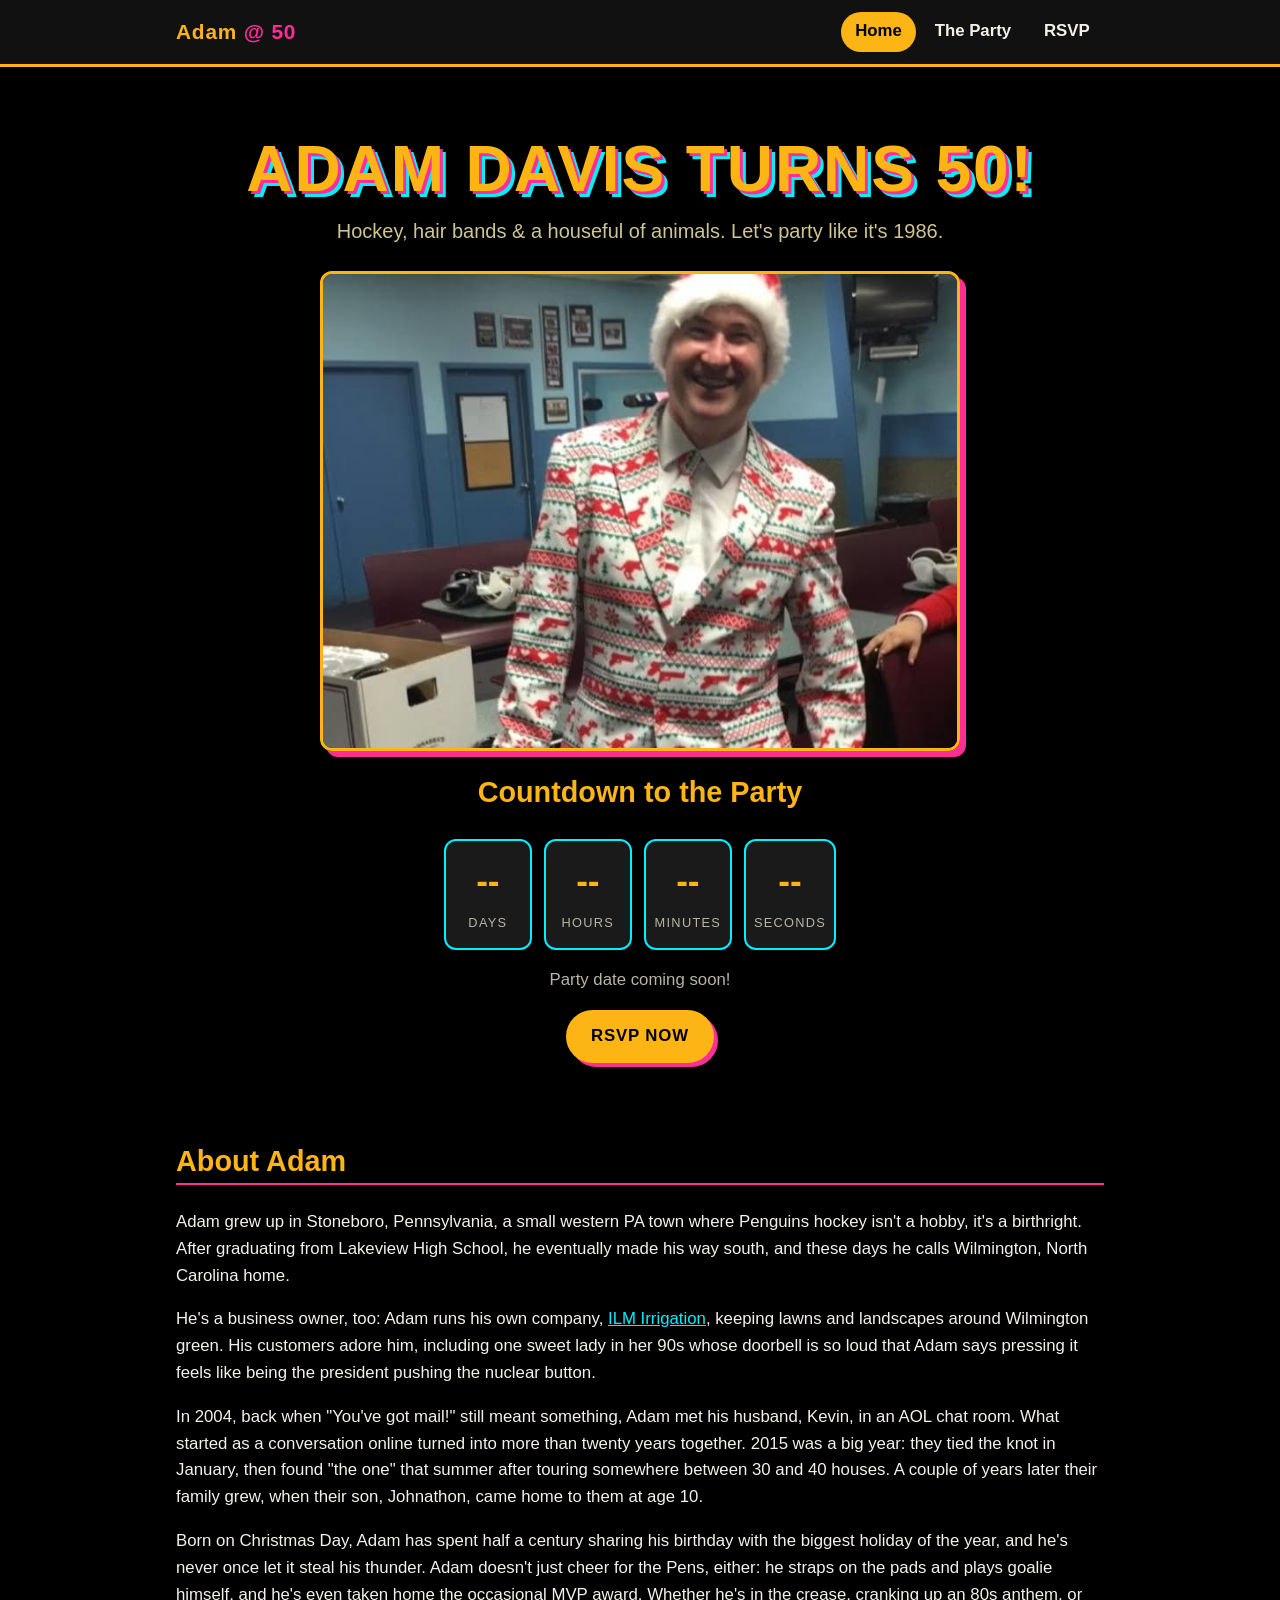
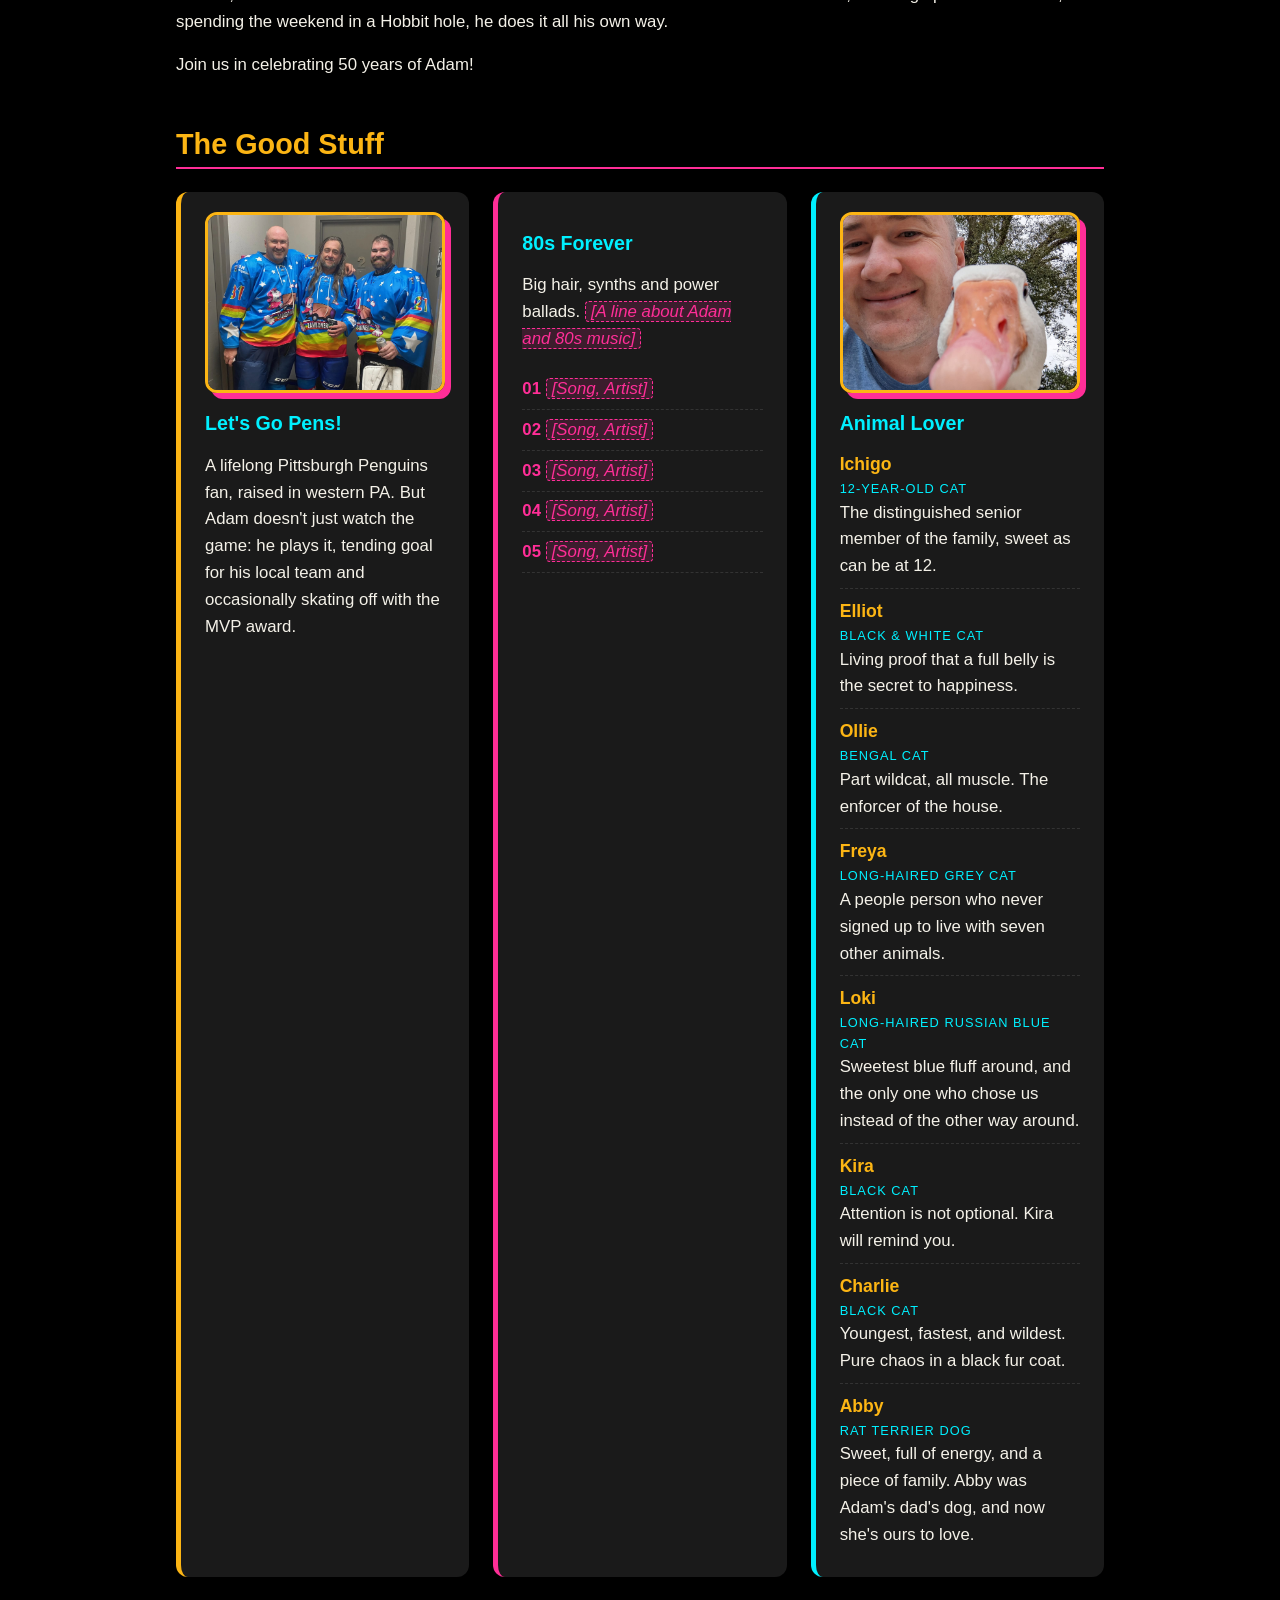
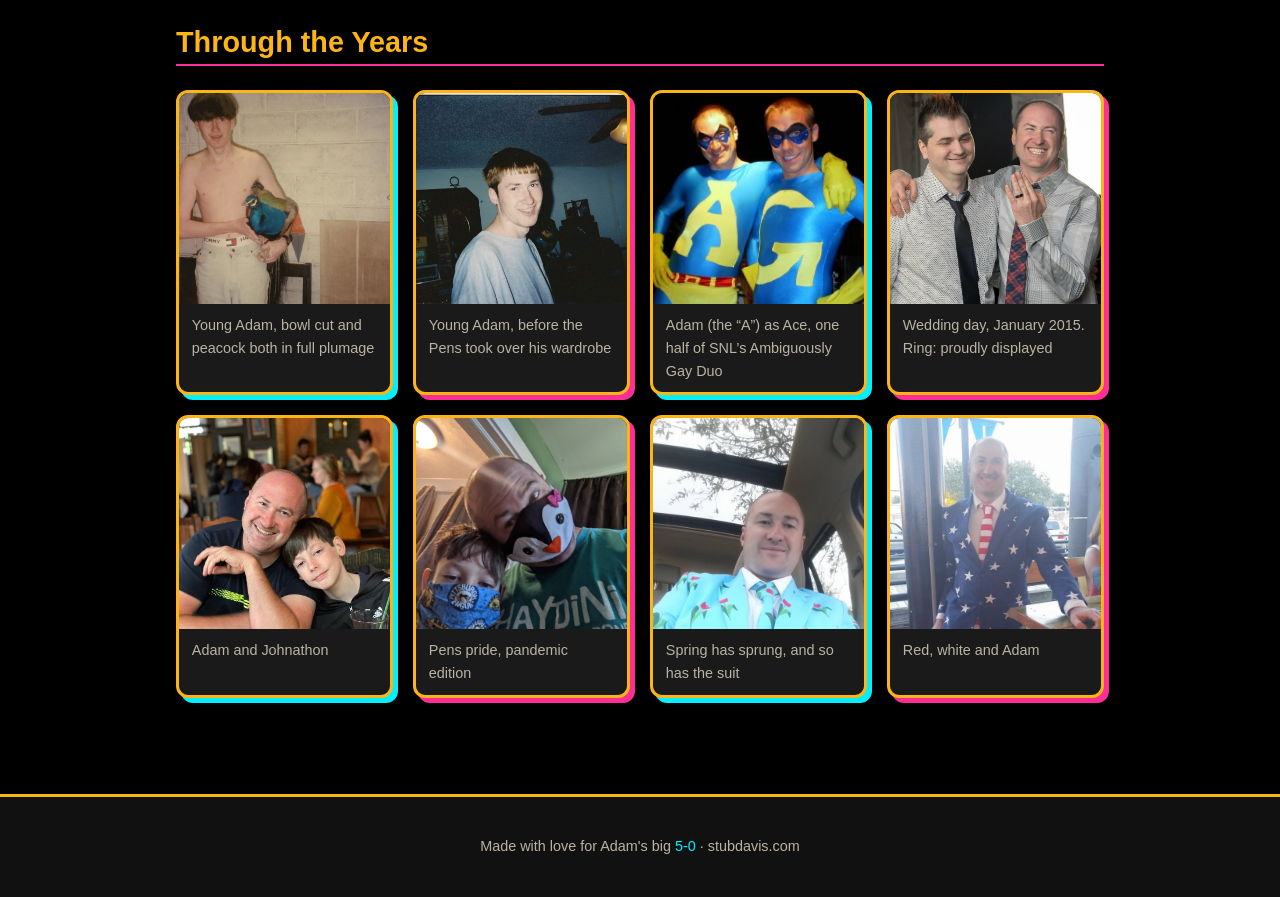
==== commit d18a5dea: "Add photos: hero, hockey and animal cards, and a Through the Years gallery Co-Authored-By: Claude Op" ====
--- a/index.html
+++ b/index.html
@@ -25,8 +25,8 @@
       <p class="tagline">Hockey, hair bands &amp; a houseful of animals. Let's party like it's 1986.</p>
 
       <div class="photo hero-photo">
-        <img src="photos/hero.png" alt="Adam Davis" onerror="this.parentElement.classList.add('missing')">
-        <div class="photo-label">Photo coming soon<br>(photos/hero.png)</div>
+        <img src="photos/christmas-suit.jpg" alt="Adam in a Christmas sweater suit and Santa hat" style="object-position: center 15%" onerror="this.parentElement.classList.add('missing')">
+        <div class="photo-label">Photo coming soon</div>
       </div>
 
       <h2 style="border:0">Countdown to the Party</h2>
@@ -56,8 +56,8 @@
       <div class="grid">
         <div class="card gold">
           <div class="photo">
-            <img src="photos/hockey.png" alt="Pittsburgh Penguins hockey" onerror="this.parentElement.classList.add('missing')">
-            <div class="photo-label">Photo coming soon<br>(photos/hockey.png)</div>
+            <img src="photos/zamboners.jpg" alt="Adam and two teammates in rainbow unicorn Zamboners hockey jerseys" style="object-position: center 25%" onerror="this.parentElement.classList.add('missing')">
+            <div class="photo-label">Photo coming soon</div>
           </div>
           <h3>Let's Go Pens!</h3>
           <p>A lifelong Pittsburgh Penguins fan, raised in western PA. But Adam doesn't just watch the game: he plays it, tending goal for his local team and occasionally skating off with the MVP award.</p>
@@ -78,8 +78,8 @@
 
         <div class="card cyan">
           <div class="photo">
-            <img src="photos/animals.png" alt="Our animals" onerror="this.parentElement.classList.add('missing')">
-            <div class="photo-label">Photo coming soon<br>(photos/animals.png)</div>
+            <img src="photos/goose.jpg" alt="Adam taking a selfie with a goose" style="object-position: center 30%" onerror="this.parentElement.classList.add('missing')">
+            <div class="photo-label">Photo coming soon</div>
           </div>
           <h3>Animal Lover</h3>
           <ul class="pets">
@@ -101,6 +101,20 @@
               Sweet, full of energy, and a piece of family. Abby was Adam's dad's dog, and now she's ours to love.</li>
           </ul>
         </div>
+      </div>
+    </section>
+
+    <section id="gallery">
+      <h2>Through the Years</h2>
+      <div class="gallery">
+        <figure><img src="photos/young-adam-peacock.jpg" alt="Teenage Adam holding a peacock" loading="lazy"><figcaption>Young Adam, bowl cut and peacock both in full plumage</figcaption></figure>
+        <figure><img src="photos/young-adam.jpg" alt="Young Adam smiling at home" loading="lazy"><figcaption>Young Adam, before the Pens took over his wardrobe</figcaption></figure>
+        <figure><img src="photos/ace-and-gary.jpg" alt="Adam dressed as Ace from the Ambiguously Gay Duo, with a friend as Gary" loading="lazy"><figcaption>Adam (the &ldquo;A&rdquo;) as Ace, one half of SNL&rsquo;s Ambiguously Gay Duo</figcaption></figure>
+        <figure><img src="photos/wedding-day.jpg" alt="Adam showing off his wedding ring next to Kevin" loading="lazy"><figcaption>Wedding day, January 2015. Ring: proudly displayed</figcaption></figure>
+        <figure><img src="photos/with-johnathon.jpg" alt="Adam and Johnathon at a restaurant" loading="lazy"><figcaption>Adam and Johnathon</figcaption></figure>
+        <figure><img src="photos/pens-masks.jpg" alt="Adam and Johnathon in penguin and Pittsburgh Penguins face masks" loading="lazy"><figcaption>Pens pride, pandemic edition</figcaption></figure>
+        <figure><img src="photos/tulip-suit.jpg" alt="Adam in a sky-blue tulip-print suit" loading="lazy"><figcaption>Spring has sprung, and so has the suit</figcaption></figure>
+        <figure><img src="photos/stars-suit.jpg" alt="Adam in a stars-and-stripes suit" loading="lazy"><figcaption>Red, white and Adam</figcaption></figure>
       </div>
     </section>
   </main>
--- a/style.css
+++ b/style.css
@@ -405,3 +405,30 @@
   font-size: 0.9rem;
 }
 .site-footer .neon { color: var(--cyan); }
+
+/* ---------- Photo gallery ---------- */
+.gallery {
+  display: grid;
+  grid-template-columns: repeat(auto-fill, minmax(200px, 1fr));
+  gap: 1.25rem;
+}
+.gallery figure {
+  margin: 0;
+  background: var(--panel);
+  border: 3px solid var(--gold);
+  border-radius: var(--radius);
+  overflow: hidden;
+  box-shadow: 5px 5px 0 var(--cyan);
+}
+.gallery figure:nth-child(even) { box-shadow: 5px 5px 0 var(--pink); }
+.gallery img {
+  width: 100%;
+  aspect-ratio: 1 / 1;
+  object-fit: cover;
+  object-position: center 20%;
+}
+.gallery figcaption {
+  padding: 0.6rem 0.8rem;
+  font-size: 0.9rem;
+  color: var(--muted);
+}
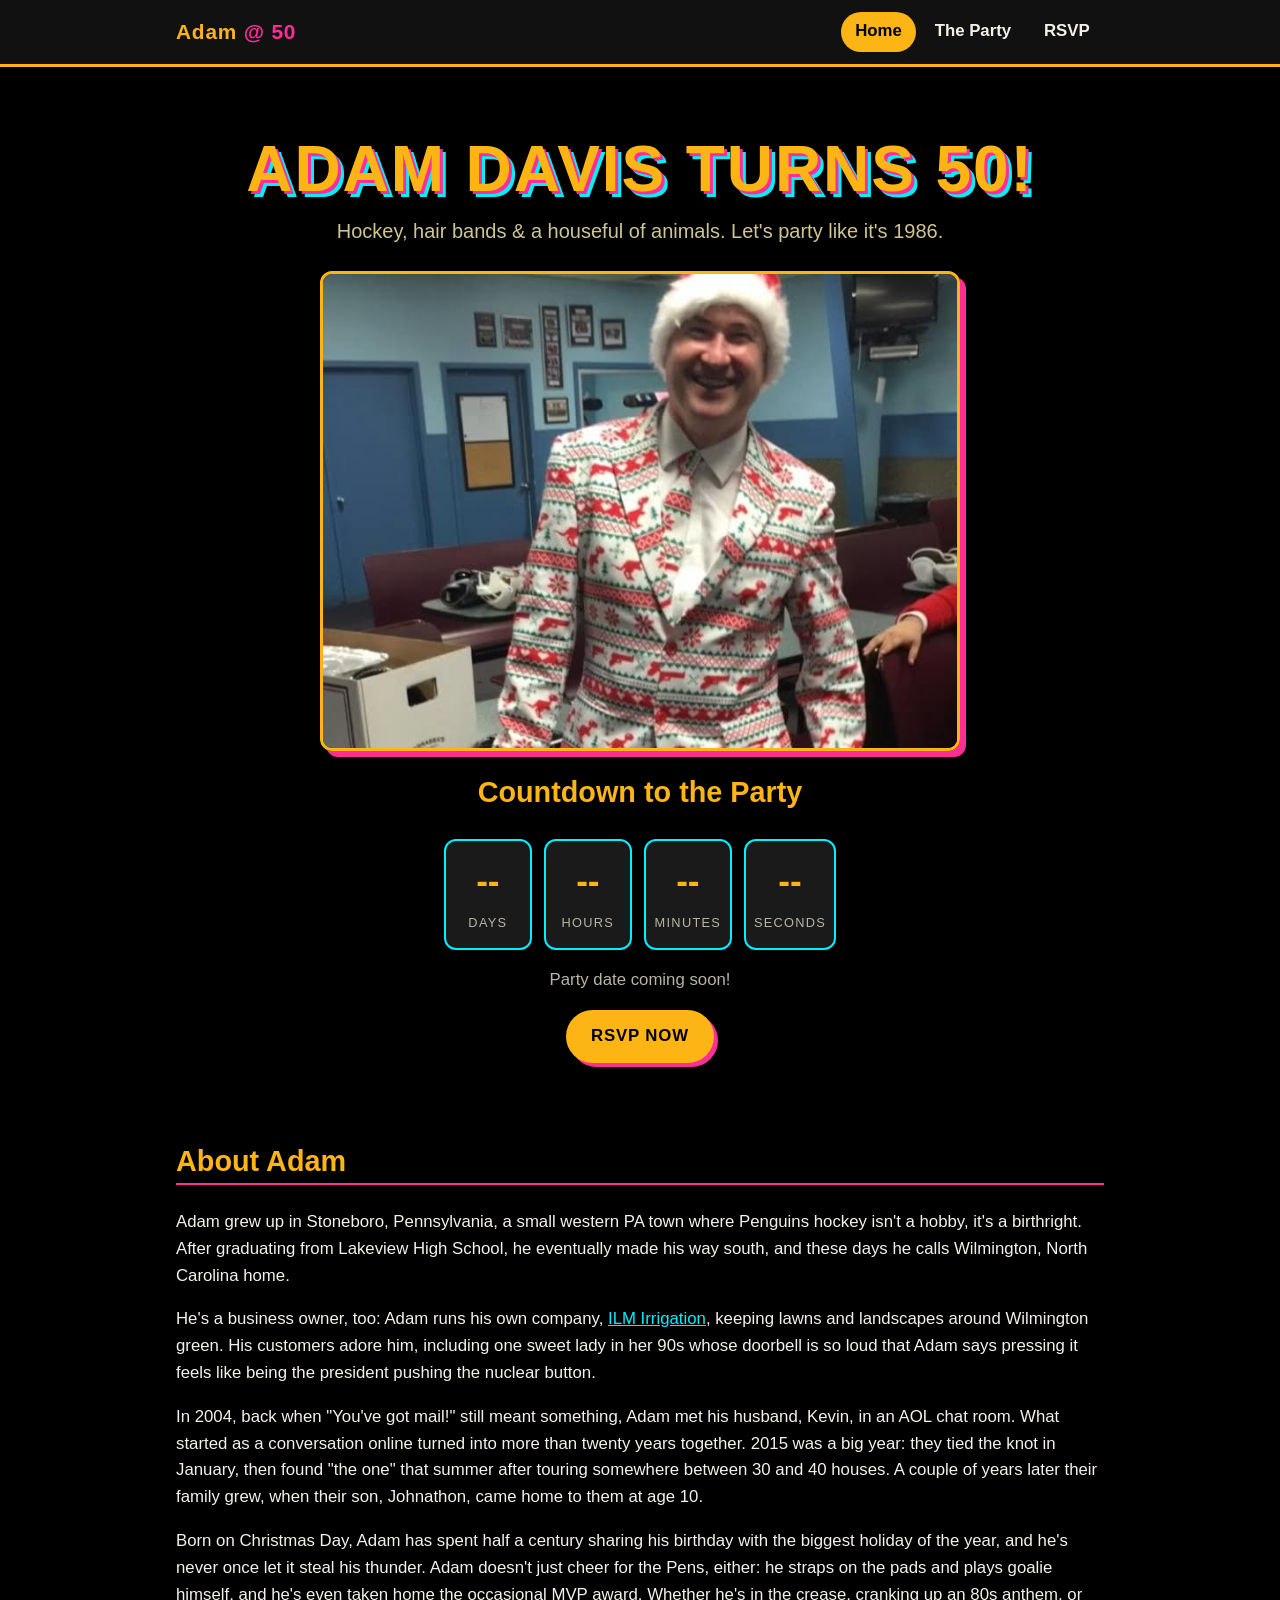
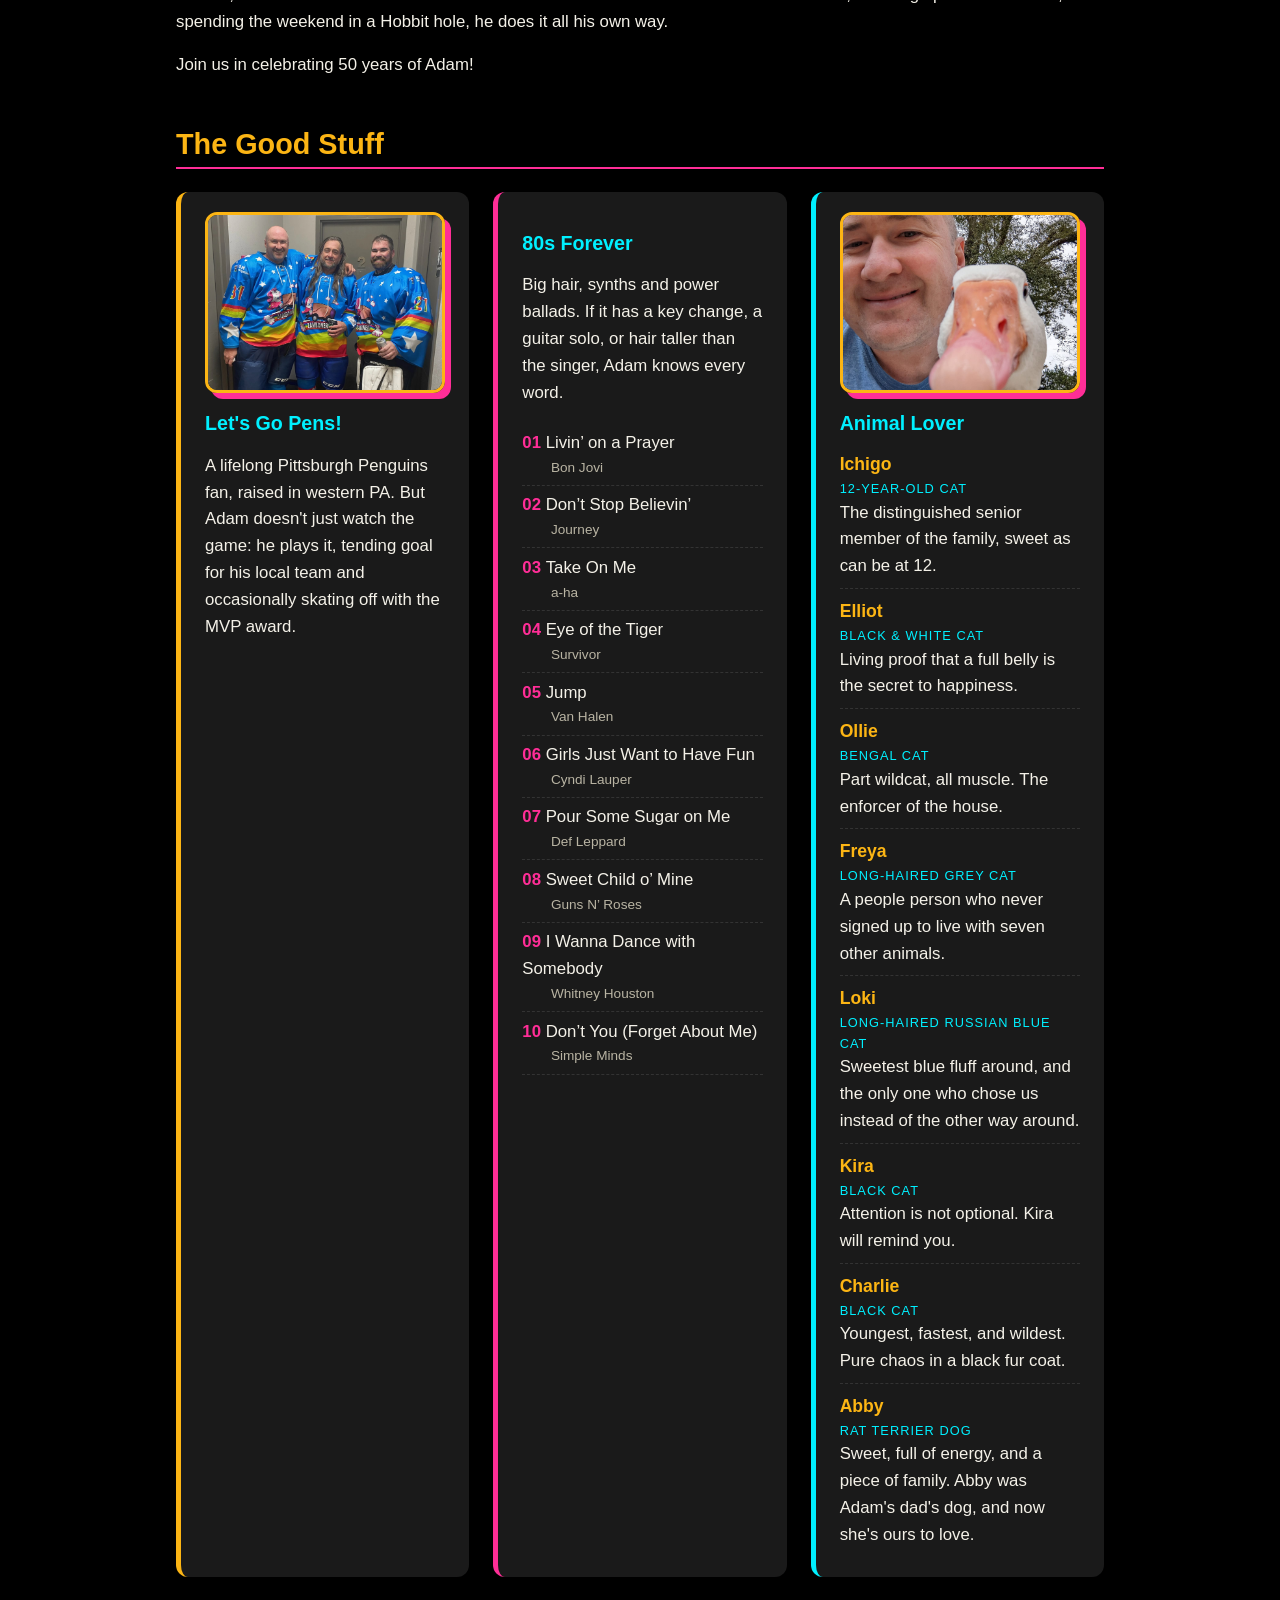
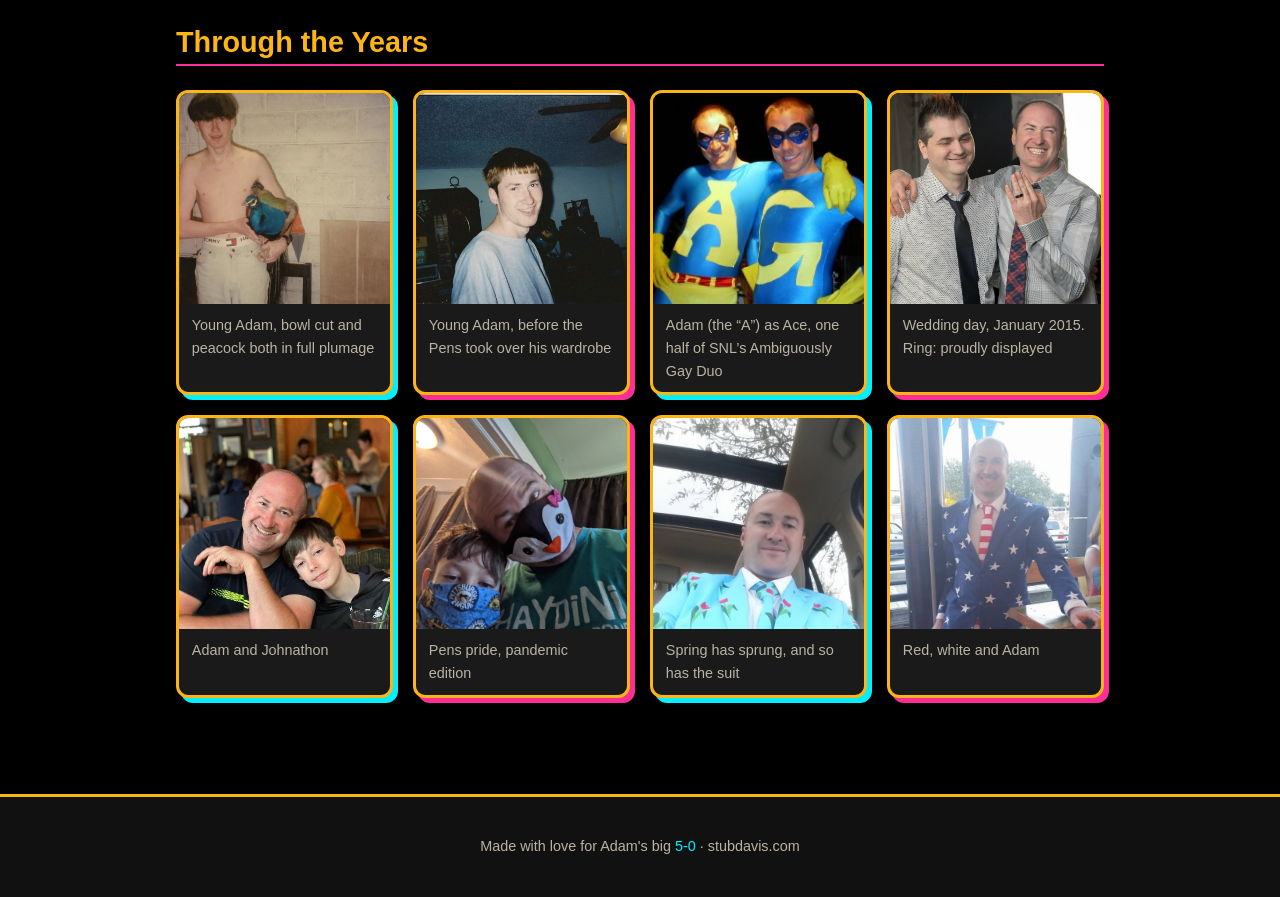
==== commit a635e8e0: "Add starter 80s playlist and intro line Co-Authored-By: Claude Opus 5.5 <noreply@anthropic.com>" ====
--- a/index.html
+++ b/index.html
@@ -65,14 +65,18 @@
 
         <div class="card">
           <h3>80s Forever</h3>
-          <p>Big hair, synths and power ballads. <span class="placeholder">[A line about Adam and 80s music]</span></p>
-          <!-- TODO: replace with the real playlist -->
+          <p>Big hair, synths and power ballads. If it has a key change, a guitar solo, or hair taller than the singer, Adam knows every word.</p>
           <ol class="playlist">
-            <li><span class="placeholder">[Song, Artist]</span></li>
-            <li><span class="placeholder">[Song, Artist]</span></li>
-            <li><span class="placeholder">[Song, Artist]</span></li>
-            <li><span class="placeholder">[Song, Artist]</span></li>
-            <li><span class="placeholder">[Song, Artist]</span></li>
+            <li>Livin&rsquo; on a Prayer <span class="artist">Bon Jovi</span></li>
+            <li>Don&rsquo;t Stop Believin&rsquo; <span class="artist">Journey</span></li>
+            <li>Take On Me <span class="artist">a-ha</span></li>
+            <li>Eye of the Tiger <span class="artist">Survivor</span></li>
+            <li>Jump <span class="artist">Van Halen</span></li>
+            <li>Girls Just Want to Have Fun <span class="artist">Cyndi Lauper</span></li>
+            <li>Pour Some Sugar on Me <span class="artist">Def Leppard</span></li>
+            <li>Sweet Child o&rsquo; Mine <span class="artist">Guns N&rsquo; Roses</span></li>
+            <li>I Wanna Dance with Somebody <span class="artist">Whitney Houston</span></li>
+            <li>Don&rsquo;t You (Forget About Me) <span class="artist">Simple Minds</span></li>
           </ol>
         </div>
 
--- a/style.css
+++ b/style.css
@@ -251,6 +251,12 @@
   color: var(--pink);
   font-weight: 800;
 }
+.playlist .artist {
+  display: block;
+  font-size: 0.85rem;
+  color: var(--muted);
+  padding-left: 2.1em;
+}
 
 /* ---------- Placeholder marker ---------- */
 .placeholder {
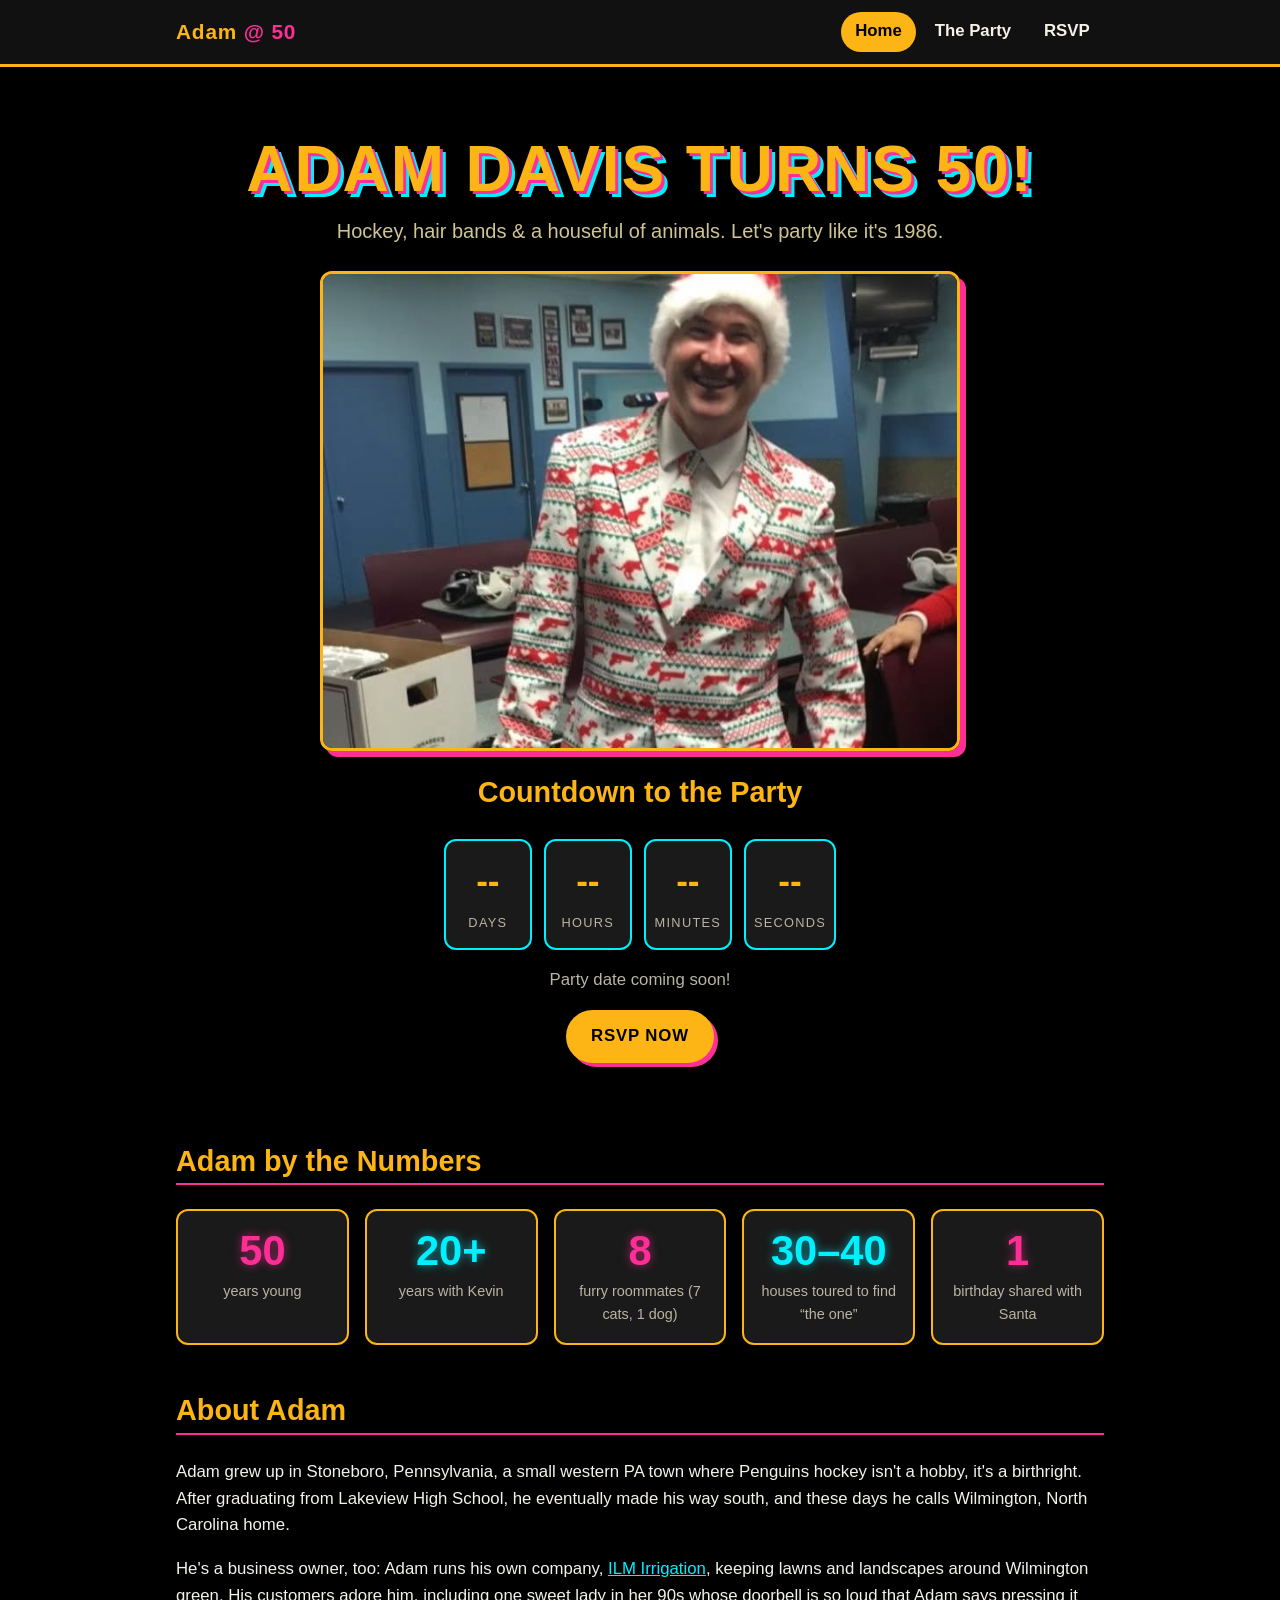
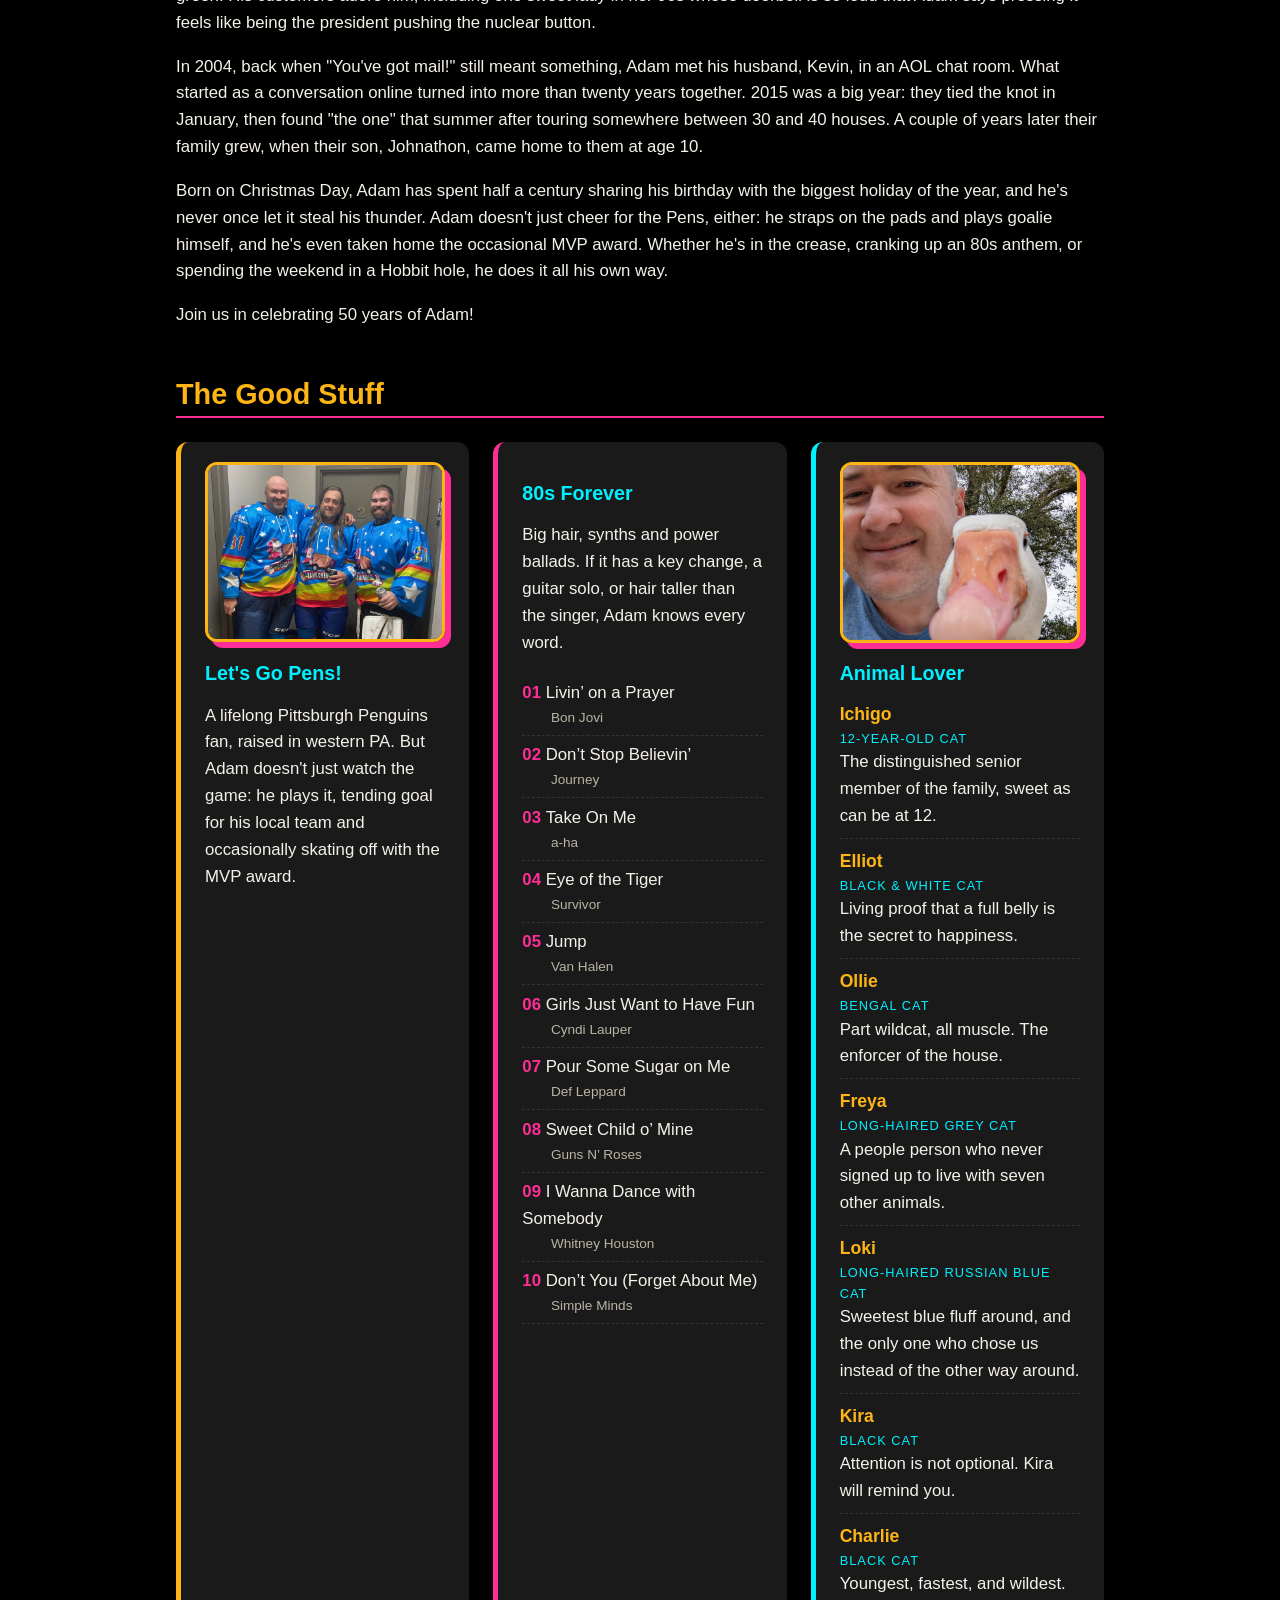
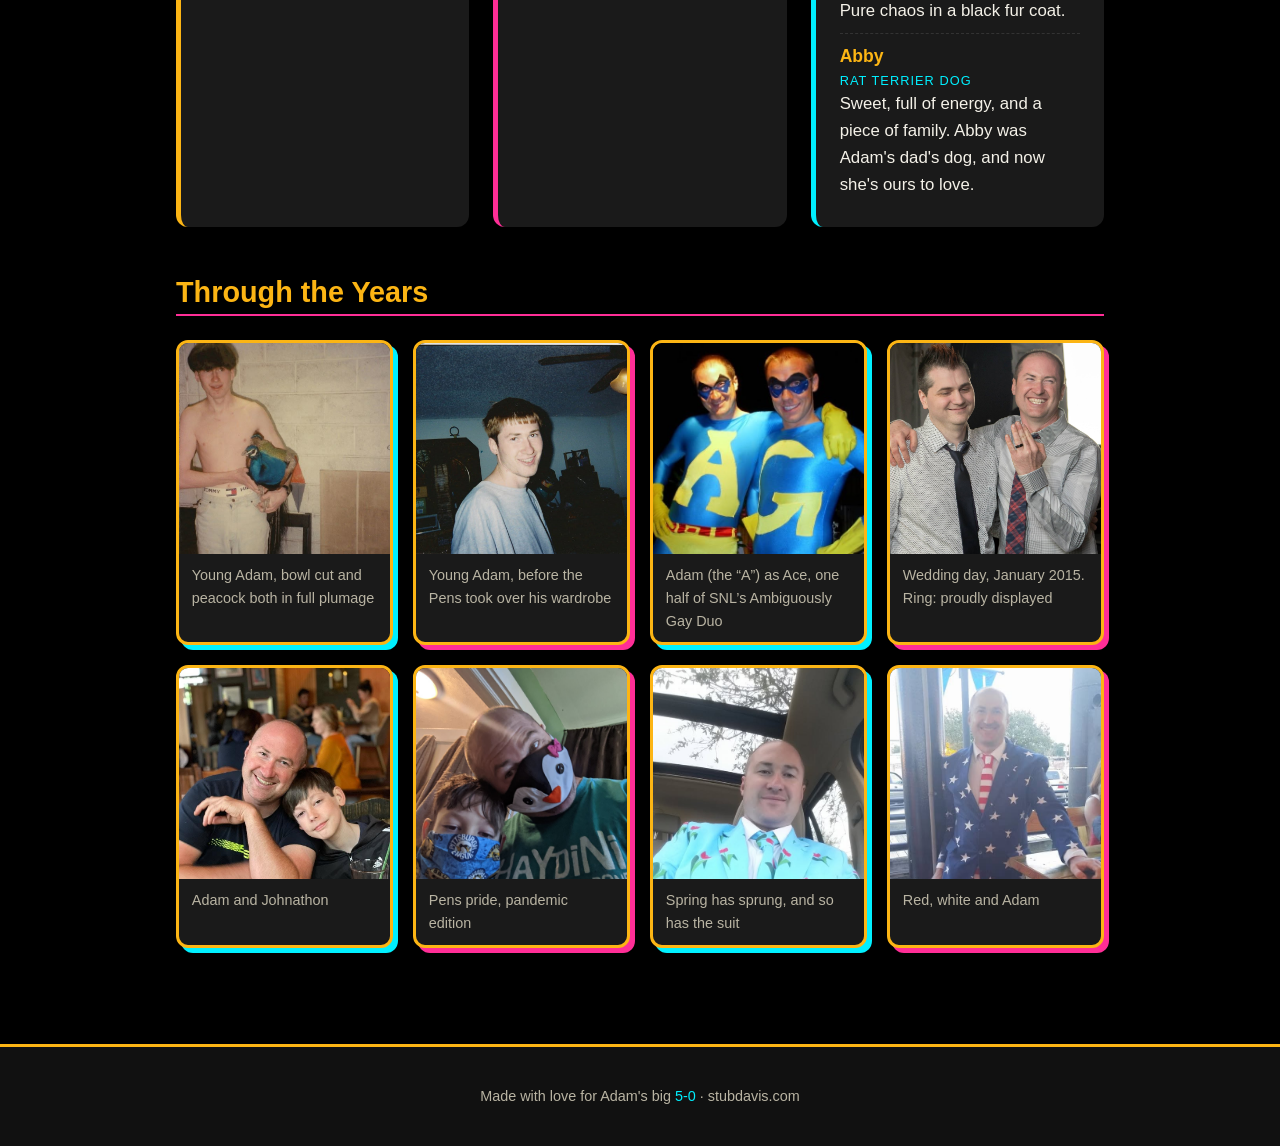
==== commit 8afee9dd: "Add share previews, Adam by the Numbers, calendar buttons; keep street address private Co-Authored-B" ====
--- a/index.html
+++ b/index.html
@@ -5,6 +5,16 @@
   <meta name="viewport" content="width=device-width, initial-scale=1">
   <title>Adam Davis Turns 50!</title>
   <meta name="description" content="Celebrate Adam Davis's 50th birthday.">
+  <meta property="og:type" content="website">
+  <meta property="og:site_name" content="Adam Davis Turns 50">
+  <meta property="og:title" content="Adam Davis Turns 50!">
+  <meta property="og:description" content="Hockey, hair bands & a houseful of animals. Come celebrate Adam's big 5-0.">
+  <meta property="og:url" content="https://stubdavis.com/">
+  <meta property="og:image" content="https://stubdavis.com/photos/share-preview.jpg">
+  <meta property="og:image:width" content="719">
+  <meta property="og:image:height" content="377">
+  <meta property="og:image:alt" content="Adam in a Christmas sweater suit and Santa hat">
+  <meta name="twitter:card" content="summary_large_image">
   <link rel="stylesheet" href="style.css">
 </head>
 <body>
@@ -40,6 +50,17 @@
       <p class="countdown-note" id="countdown-note">Party date coming soon!</p>
 
       <p><a class="btn" href="rsvp.html">RSVP Now</a></p>
+    </section>
+
+    <section id="numbers">
+      <h2>Adam by the Numbers</h2>
+      <div class="stats">
+        <div class="stat"><span class="stat-num">50</span><span class="stat-label">years young</span></div>
+        <div class="stat"><span class="stat-num">20+</span><span class="stat-label">years with Kevin</span></div>
+        <div class="stat"><span class="stat-num">8</span><span class="stat-label">furry roommates (7 cats, 1 dog)</span></div>
+        <div class="stat"><span class="stat-num">30&ndash;40</span><span class="stat-label">houses toured to find &ldquo;the one&rdquo;</span></div>
+        <div class="stat"><span class="stat-num">1</span><span class="stat-label">birthday shared with Santa</span></div>
+      </div>
     </section>
 
     <section id="bio">
@@ -127,10 +148,10 @@
     <p>Made with love for Adam's big <span class="neon">5-0</span> &middot; stubdavis.com</p>
   </footer>
 
+  <script src="party-info.js"></script>
   <script>
-    // TODO: set the party date and time, e.g. "2027-03-14T19:00:00".
-    // Leave as null until it's known.
-    const PARTY_DATE = null;
+    // The party date lives in party-info.js (PARTY.start).
+    const PARTY_DATE = PARTY.start;
 
     (function () {
       const note = document.getElementById('countdown-note');
--- a/style.css
+++ b/style.css
@@ -438,3 +438,49 @@
   font-size: 0.9rem;
   color: var(--muted);
 }
+
+/* ---------- Adam by the Numbers ---------- */
+.stats {
+  display: grid;
+  grid-template-columns: repeat(auto-fit, minmax(150px, 1fr));
+  gap: 1rem;
+}
+.stat {
+  background: var(--panel);
+  border: 2px solid var(--gold);
+  border-radius: var(--radius);
+  padding: 1.1rem 0.8rem;
+  text-align: center;
+}
+.stat-num {
+  display: block;
+  font-size: 2.6rem;
+  font-weight: 900;
+  line-height: 1.1;
+  color: var(--pink);
+  text-shadow: 0 0 10px rgba(255, 46, 151, 0.6);
+}
+.stat:nth-child(even) .stat-num {
+  color: var(--cyan);
+  text-shadow: 0 0 10px rgba(0, 240, 255, 0.6);
+}
+.stat-label {
+  display: block;
+  margin-top: 0.35rem;
+  font-size: 0.9rem;
+  color: var(--muted);
+}
+
+/* ---------- Calendar buttons ---------- */
+.cal-buttons {
+  display: flex;
+  flex-wrap: wrap;
+  gap: 0.75rem;
+  margin-top: 1.25rem;
+}
+.cal-buttons[hidden] { display: none; }
+.btn-alt {
+  background: transparent;
+  color: var(--gold);
+  border: 2px solid var(--gold);
+}
